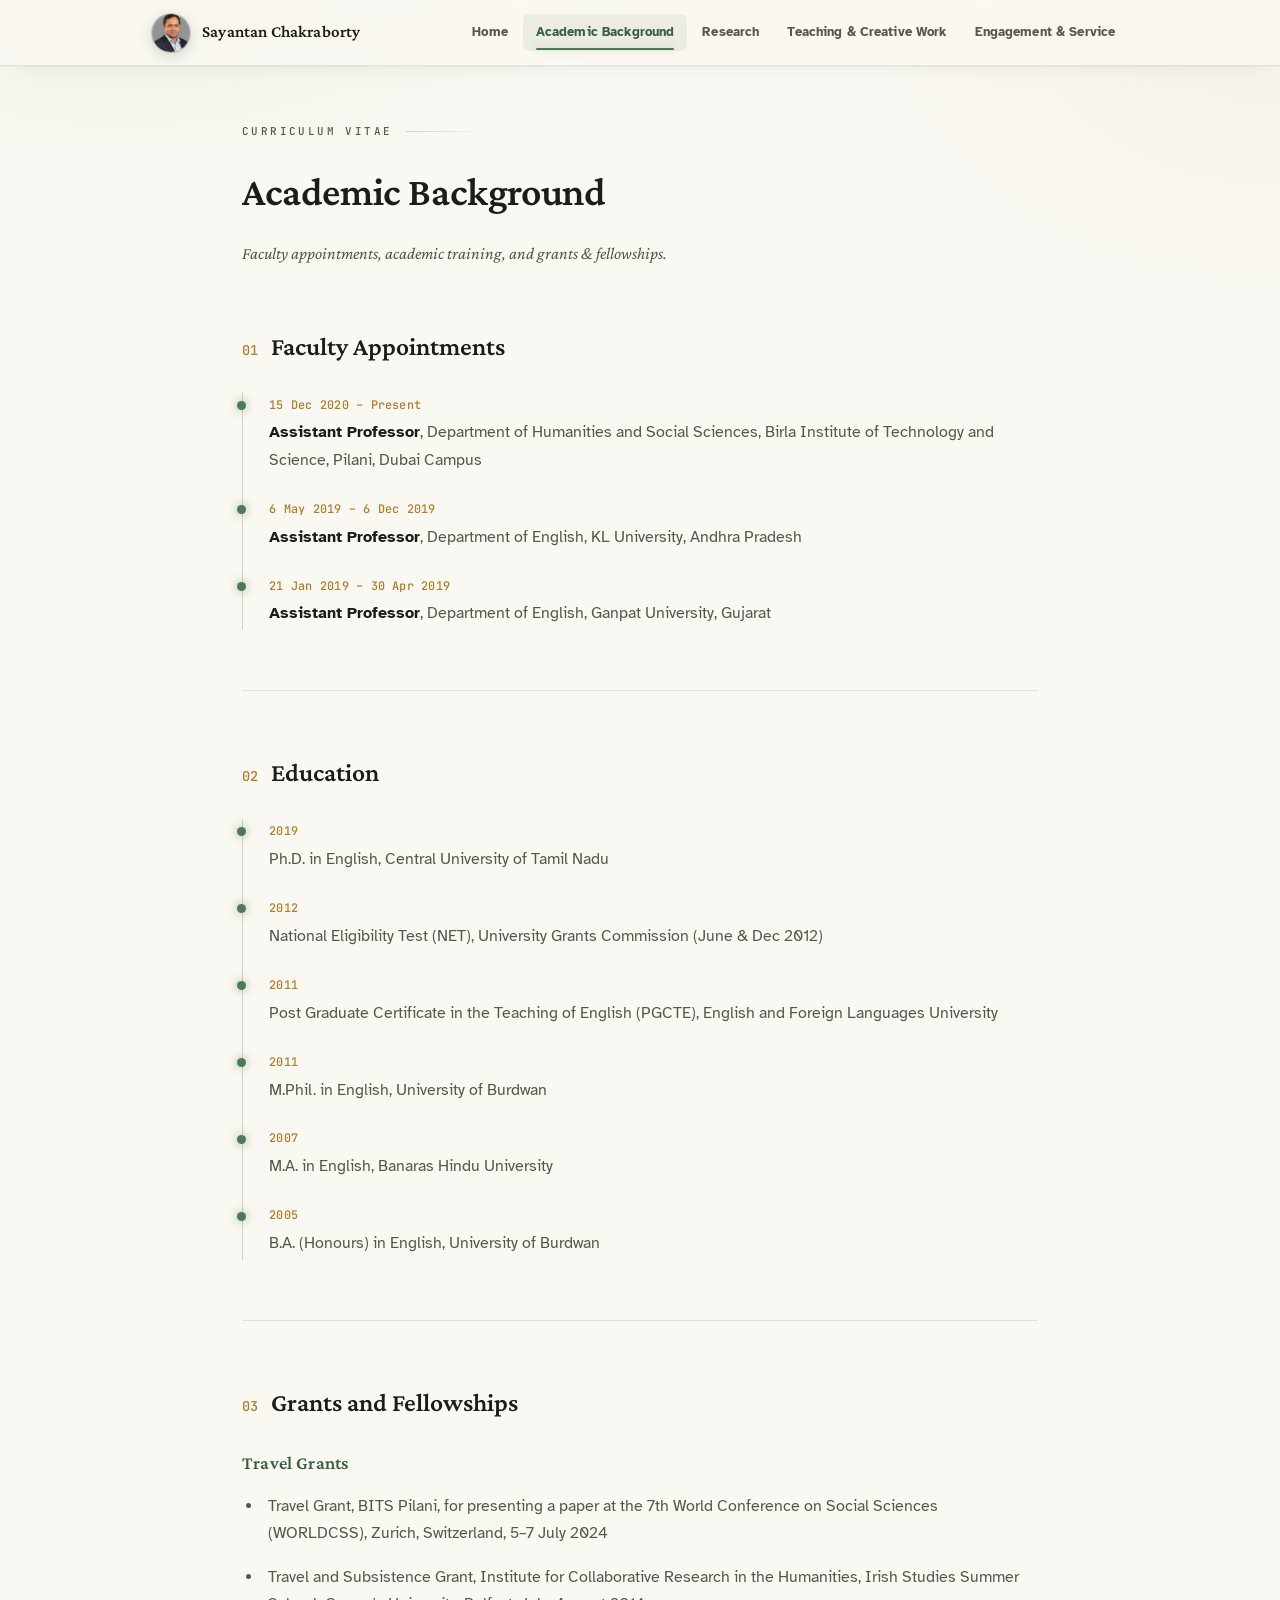
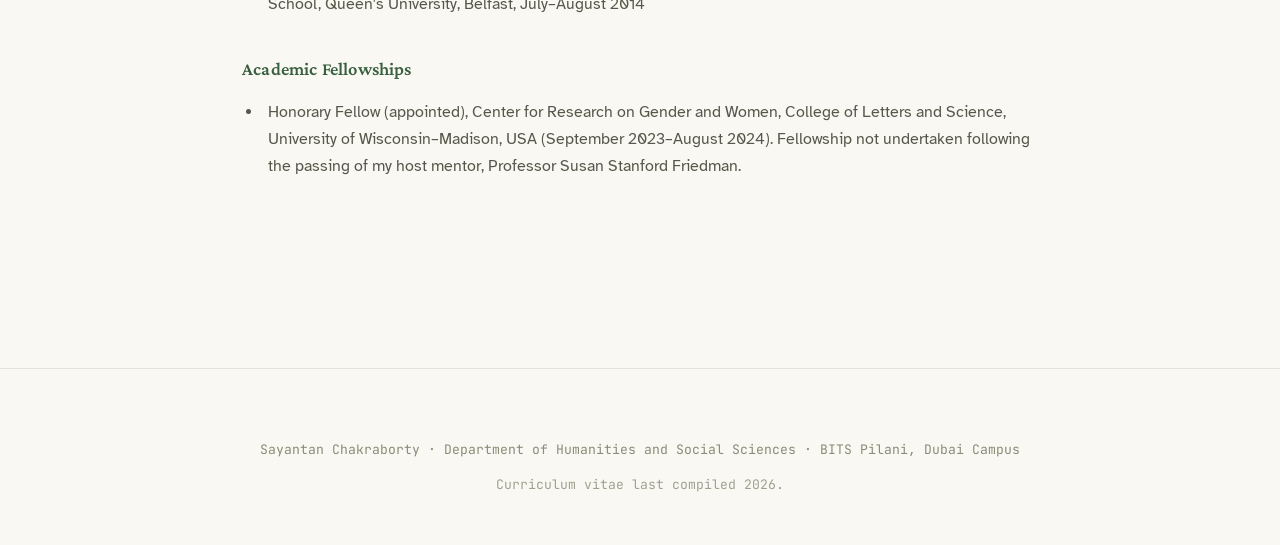
==== academic.html @ ad1d4b68 "Initial commit: academic portfolio website for Sayantan Chakraborty" ====
<!DOCTYPE html>
<html lang="en">
<head>
<meta charset="UTF-8">
<meta name="viewport" content="width=device-width, initial-scale=1.0">
<title>Academic Background — Sayantan Chakraborty</title>
<link rel="preconnect" href="https://fonts.googleapis.com">
<link rel="preconnect" href="https://fonts.gstatic.com" crossorigin>
<link href="https://fonts.googleapis.com/css2?family=Crimson+Pro:ital,wght@0,400;0,500;0,600;0,700;1,400&family=Atkinson+Hyperlegible:wght@400;700&family=JetBrains+Mono:wght@400;500&display=swap" rel="stylesheet">
<link rel="stylesheet" href="styles.css">
</head>
<body>

<header class="topbar">
  <div class="topbar-inner">
    <a href="index.html" class="brand">
      <img class="brand-photo" src="assets/sayantan-chakraborty.webp" alt="Sayantan Chakraborty">
      <span class="brand-name">Sayantan Chakraborty</span>
    </a>
    <button id="navToggle" class="nav-toggle" aria-label="Toggle navigation" aria-expanded="false">
      <span></span><span></span><span></span>
    </button>
    <nav id="mainNav" class="main-nav">
      <a href="index.html" class="nav-link">Home</a>
      <a href="academic.html" class="nav-link active">Academic Background</a>
      <a href="research.html" class="nav-link">Research</a>
      <a href="teaching.html" class="nav-link">Teaching &amp; Creative Work</a>
      <a href="engagement.html" class="nav-link">Engagement &amp; Service</a>
    </nav>
  </div>
</header>

<main class="page-content">
  <div class="container">

    <header class="page-header">
      <p class="eyebrow">Curriculum Vitae</p>
      <h1>Academic Background</h1>
      <p class="lede">Faculty appointments, academic training, and grants &amp; fellowships.</p>
    </header>

    <section class="section">
      <h2>Faculty Appointments</h2>
      <ul class="timeline">
        <li>
          <span class="tl-date">15 Dec 2020 – Present</span>
          <span class="tl-body"><strong>Assistant Professor</strong>, Department of Humanities and Social Sciences, Birla Institute of Technology and Science, Pilani, Dubai Campus</span>
        </li>
        <li>
          <span class="tl-date">6 May 2019 – 6 Dec 2019</span>
          <span class="tl-body"><strong>Assistant Professor</strong>, Department of English, KL University, Andhra Pradesh</span>
        </li>
        <li>
          <span class="tl-date">21 Jan 2019 – 30 Apr 2019</span>
          <span class="tl-body"><strong>Assistant Professor</strong>, Department of English, Ganpat University, Gujarat</span>
        </li>
      </ul>
    </section>

    <hr class="divider">

    <section class="section">
      <h2>Education</h2>
      <ul class="timeline">
        <li><span class="tl-date">2019</span><span class="tl-body">Ph.D. in English, Central University of Tamil Nadu</span></li>
        <li><span class="tl-date">2012</span><span class="tl-body">National Eligibility Test (NET), University Grants Commission (June &amp; Dec 2012)</span></li>
        <li><span class="tl-date">2011</span><span class="tl-body">Post Graduate Certificate in the Teaching of English (PGCTE), English and Foreign Languages University</span></li>
        <li><span class="tl-date">2011</span><span class="tl-body">M.Phil. in English, University of Burdwan</span></li>
        <li><span class="tl-date">2007</span><span class="tl-body">M.A. in English, Banaras Hindu University</span></li>
        <li><span class="tl-date">2005</span><span class="tl-body">B.A. (Honours) in English, University of Burdwan</span></li>
      </ul>
    </section>

    <hr class="divider">

    <section class="section">
      <h2>Grants and Fellowships</h2>
      <h3 class="sub">Travel Grants</h3>
      <ul class="plain-list">
        <li>Travel Grant, BITS Pilani, for presenting a paper at the 7th World Conference on Social Sciences (WORLDCSS), Zurich, Switzerland, 5–7 July 2024</li>
        <li>Travel and Subsistence Grant, Institute for Collaborative Research in the Humanities, Irish Studies Summer School, Queen's University, Belfast, July–August 2014</li>
      </ul>

      <h3 class="sub">Academic Fellowships</h3>
      <ul class="plain-list">
        <li>Honorary Fellow (appointed), Center for Research on Gender and Women, College of Letters and Science, University of Wisconsin–Madison, USA (September 2023–August 2024). Fellowship not undertaken following the passing of my host mentor, Professor Susan Stanford Friedman.</li>
      </ul>
    </section>

  </div>
</main>

<footer class="site-footer">
  <p>Sayantan Chakraborty · Department of Humanities and Social Sciences · BITS Pilani, Dubai Campus</p>
  <p class="footer-note">Curriculum vitae last compiled 2026.</p>
</footer>

<script src="script.js"></script>
</body>
</html>
---- styles.css ----
:root {
  --bg: #faf8f2;
  --bg-elev: #ffffff;
  --bg-elev-2: #f4f1e8;
  --ink: #1b1d16;
  --ink-soft: #55584a;
  --ink-faint: #8a8c78;
  --line: rgba(27, 29, 22, 0.1);
  --line-strong: rgba(27, 29, 22, 0.18);

  --accent: #2f5138;
  --accent-bright: #375f40;
  --accent-tint: #4c7a57;
  --accent-soft: rgba(63, 107, 74, 0.08);
  --accent-glow: rgba(63, 107, 74, 0.28);

  --gold: #9c6a1e;
  --gold-bright: #b17d28;
  --gold-soft: rgba(156, 106, 30, 0.1);

  --serif: 'Crimson Pro', Georgia, serif;
  --sans: 'Atkinson Hyperlegible', -apple-system, BlinkMacSystemFont, 'Segoe UI', sans-serif;
  --mono: 'JetBrains Mono', ui-monospace, SFMono-Regular, monospace;
}

* { box-sizing: border-box; }

html { scroll-behavior: smooth; }

@media (prefers-reduced-motion: reduce) {
  html { scroll-behavior: auto; }
  * { animation-duration: 0.001ms !important; animation-iteration-count: 1 !important; transition-duration: 0.001ms !important; }
}

body {
  margin: 0;
  background: var(--bg);
  background-image:
    radial-gradient(ellipse 900px 500px at 10% -10%, rgba(63, 107, 74, 0.07), transparent 60%),
    radial-gradient(ellipse 700px 500px at 100% 0%, rgba(156, 106, 30, 0.05), transparent 60%);
  background-attachment: fixed;
  color: var(--ink);
  font-family: var(--sans);
  line-height: 1.7;
  font-size: 16px;
  -webkit-font-smoothing: antialiased;
}

a { color: var(--accent-bright); text-decoration: none; border-bottom: 1px solid transparent; }
a:hover { border-bottom-color: var(--accent-bright); }

a[target="_blank"]::after {
  content: '↗';
  display: inline-block;
  margin-left: 0.2em;
  font-size: 0.85em;
  transform: translateY(-0.05em);
}

.container {
  max-width: 860px;
  margin: 0 auto;
  padding: 0 2rem;
}

/* ---- Top Navigation ---- */
.topbar {
  position: sticky;
  top: 0;
  z-index: 100;
  background: rgba(250, 248, 242, 0.82);
  backdrop-filter: blur(14px) saturate(140%);
  -webkit-backdrop-filter: blur(14px) saturate(140%);
  border-bottom: 1px solid var(--line);
  box-shadow: 0 1px 0 rgba(27, 29, 22, 0.02), 0 12px 24px -18px rgba(27, 29, 22, 0.12);
}

.topbar-inner {
  max-width: 1040px;
  margin: 0 auto;
  padding: 0.85rem 2rem;
  display: flex;
  align-items: center;
  justify-content: space-between;
  gap: 1.5rem;
}

.brand {
  display: flex;
  align-items: center;
  gap: 0.75rem;
  border-bottom: none;
  flex-shrink: 0;
}

.brand-photo {
  width: 38px;
  height: 38px;
  border-radius: 50%;
  object-fit: cover;
  box-shadow: 0 0 0 1px var(--line-strong), 0 4px 14px rgba(63, 107, 74, 0.24);
}

.brand-name {
  font-family: var(--serif);
  font-weight: 600;
  font-size: 1.05rem;
  color: var(--ink);
  letter-spacing: 0.01em;
}

.main-nav {
  display: flex;
  flex-wrap: wrap;
  gap: 0.15rem;
  justify-content: flex-end;
}

.nav-link {
  position: relative;
  display: block;
  padding: 0.45rem 0.8rem;
  border-radius: 6px;
  color: var(--ink-soft);
  font-size: 0.83rem;
  font-weight: 600;
  letter-spacing: 0.01em;
  border-bottom: none;
  white-space: nowrap;
  transition: background 0.2s ease, color 0.2s ease;
}

.nav-link:hover { background: var(--accent-soft); color: var(--accent-bright); }

.nav-link.active {
  color: var(--accent-bright);
  background: var(--accent-soft);
}

.nav-link.active::after {
  content: '';
  position: absolute;
  left: 0.8rem;
  right: 0.8rem;
  bottom: 1px;
  height: 2px;
  border-radius: 2px;
  background: var(--accent-tint);
  box-shadow: 0 0 8px var(--accent-glow);
}

.nav-toggle {
  display: none;
  width: 40px;
  height: 40px;
  border-radius: 50%;
  border: 1px solid var(--line-strong);
  background: var(--bg-elev);
  cursor: pointer;
  align-items: center;
  justify-content: center;
  flex-direction: column;
  gap: 4px;
  flex-shrink: 0;
}
.nav-toggle span {
  display: block;
  width: 18px;
  height: 2px;
  background: var(--ink-soft);
}

/* ---- Page content ---- */
.page-content {
  padding: 0 0 6rem;
  counter-reset: section;
}

/* Dateline eyebrow with flanking rules */
.eyebrow {
  display: flex;
  align-items: center;
  gap: 0.85rem;
  text-transform: uppercase;
  letter-spacing: 0.22em;
  font-family: var(--mono);
  font-size: 0.68rem;
  color: var(--gold-bright);
  font-weight: 500;
  margin: 0 0 1.1rem;
}

.eyebrow::after {
  content: '';
  flex: 1;
  height: 1px;
  background: linear-gradient(90deg, var(--line-strong), transparent);
}

.page-header .eyebrow,
.hero .eyebrow {
  justify-content: flex-start;
}

.page-header .eyebrow::after,
.hero .eyebrow::after {
  max-width: 5rem;
}

/* ---- Hero ---- */
.hero {
  position: relative;
  padding: 6rem 0 3.75rem;
  border-bottom: 1px solid var(--line);
  margin-bottom: 3.75rem;
}

.hero-inner {
  display: flex;
  align-items: center;
  justify-content: space-between;
  gap: 3.5rem;
}

.hero-text { flex: 1; min-width: 0; }

.hero h1 {
  font-family: var(--serif);
  font-size: clamp(2.6rem, 5vw, 3.6rem);
  font-weight: 600;
  margin: 0 0 0.9rem;
  letter-spacing: -0.015em;
  color: var(--ink);
  line-height: 1.08;
}

.hero-title {
  color: var(--ink-soft);
  font-size: 1.1rem;
  margin: 0 0 1.85rem;
  max-width: 560px;
  font-family: var(--serif);
  font-style: italic;
}

.hero-tags {
  display: flex;
  flex-wrap: wrap;
  gap: 0.6rem;
}

.hero-tags span {
  font-family: var(--mono);
  font-size: 0.7rem;
  text-transform: uppercase;
  letter-spacing: 0.04em;
  background: var(--accent-soft);
  border: 1px solid rgba(63, 107, 74, 0.22);
  color: var(--accent-bright);
  padding: 0.45rem 0.85rem;
  border-radius: 4px;
  font-weight: 500;
  box-shadow: 0 0 16px rgba(63, 107, 74, 0.06);
}

.hero-photo-wrap {
  flex-shrink: 0;
  position: relative;
  width: 190px;
  height: 190px;
}

.hero-photo-wrap::before {
  content: '';
  position: absolute;
  top: 14px;
  left: 14px;
  width: 100%;
  height: 100%;
  border: 1.5px solid var(--gold-bright);
  border-radius: 18px;
  z-index: 0;
  opacity: 0.55;
}

.hero-photo {
  position: relative;
  display: block;
  width: 190px;
  height: 190px;
  border-radius: 16px;
  object-fit: cover;
  box-shadow: 0 0 0 1px var(--line-strong), 0 24px 48px -20px rgba(63, 107, 74, 0.4);
  z-index: 1;
}

.page-header {
  padding: 3.5rem 0 0.5rem;
}

.page-header h1 {
  font-family: var(--serif);
  font-size: clamp(2rem, 3.6vw, 2.5rem);
  font-weight: 600;
  margin: 0 0 0.85rem;
  color: var(--ink);
  letter-spacing: -0.01em;
}

.page-header .lede {
  color: var(--ink-soft);
  max-width: 620px;
  margin: 0 0 3rem;
  font-size: 1.06rem;
  font-family: var(--serif);
  font-style: italic;
}

/* ---- Sections with numbered headings ---- */
.section {
  padding: 0 0 3.75rem;
  counter-increment: section;
}

.section > h2 {
  display: flex;
  align-items: baseline;
  gap: 0.75rem;
  font-family: var(--serif);
  font-size: 1.6rem;
  font-weight: 600;
  margin: 0 0 1.5rem;
  color: var(--ink);
}

.section > h2::before {
  content: counter(section, decimal-leading-zero);
  font-family: var(--mono);
  font-size: 0.85rem;
  font-weight: 500;
  color: var(--gold-bright);
  letter-spacing: 0.03em;
}

.sub {
  font-family: var(--serif);
  font-size: 1.15rem;
  font-weight: 600;
  color: var(--accent-bright);
  margin: 2.25rem 0 0.85rem;
  letter-spacing: 0.01em;
}

.section > .sub:first-of-type,
.page-content > .sub:first-of-type { margin-top: 0; }

.section p, .page-content p { color: var(--ink-soft); margin: 0 0 1.1rem; }
.section p:last-child { margin-bottom: 0; }

.about-photo {
  float: right;
  margin: 0.25rem 0 1rem 1.75rem;
  width: 220px;
}

.about-photo img {
  display: block;
  width: 100%;
  height: 260px;
  object-fit: cover;
  border-radius: 10px;
  box-shadow: 0 0 0 1px var(--line-strong), 0 20px 40px -18px rgba(63, 107, 74, 0.35);
}

/* drop cap for opening paragraph */
.lede-drop::first-letter {
  font-family: var(--serif);
  font-size: 3.6rem;
  font-weight: 600;
  float: left;
  line-height: 0.8;
  padding: 0.1rem 0.5rem 0 0;
  color: var(--accent-bright);
}

.muted { color: var(--ink-faint); font-size: 0.92rem; }

.label-inline {
  font-family: var(--mono);
  font-weight: 500;
  font-size: 0.72rem;
  color: var(--gold-bright);
  margin: 1.4rem 0 0.6rem;
  text-transform: uppercase;
  letter-spacing: 0.1em;
}

.divider {
  border: none;
  border-top: 1px solid var(--line);
  margin: 0 0 3.75rem;
}

/* interest grid */
.interest-grid {
  display: grid;
  grid-template-columns: 1fr 1fr;
  gap: 1.1rem;
  margin-top: 1.25rem;
}

.interest-card {
  position: relative;
  background: var(--bg-elev);
  border: 1px solid var(--line);
  border-top: 2px solid var(--line);
  border-radius: 10px;
  padding: 1.4rem 1.4rem 1.3rem;
  transition: border-color 0.25s ease, box-shadow 0.25s ease, transform 0.25s ease;
}

.interest-card::before {
  content: attr(data-index);
  display: block;
  font-family: var(--mono);
  font-size: 0.7rem;
  color: var(--gold-bright);
  letter-spacing: 0.05em;
  margin-bottom: 0.6rem;
}

.interest-card:hover {
  border-top-color: var(--accent-tint);
  box-shadow: 0 0 0 1px rgba(63, 107, 74, 0.06), 0 16px 34px -14px rgba(63, 107, 74, 0.3);
  transform: translateY(-3px);
}

.interest-card h4 {
  margin: 0 0 0.5rem;
  font-size: 1rem;
  font-family: var(--serif);
  font-weight: 600;
  color: var(--ink);
}

.interest-card p {
  margin: 0;
  font-size: 0.89rem;
  color: var(--ink-soft);
}

/* quick links (home page) */
.quicklinks {
  display: grid;
  grid-template-columns: 1fr 1fr;
  gap: 1.1rem;
  margin-top: 1.25rem;
}

.quicklink-card {
  display: flex;
  align-items: flex-start;
  justify-content: space-between;
  gap: 1rem;
  background: var(--bg-elev);
  border: 1px solid var(--line);
  border-radius: 10px;
  padding: 1.4rem 1.5rem;
  transition: border-color 0.25s ease, transform 0.25s ease, box-shadow 0.25s ease;
}

.quicklink-card:hover {
  border-color: rgba(63, 107, 74, 0.35);
  transform: translateY(-3px);
  box-shadow: 0 20px 42px -16px rgba(63, 107, 74, 0.32);
}

.quicklink-card::before {
  content: attr(data-index);
  font-family: var(--mono);
  font-size: 0.7rem;
  color: var(--gold-bright);
  letter-spacing: 0.05em;
  flex-shrink: 0;
  padding-top: 0.15rem;
}

.quicklink-body { flex: 1; }

.quicklink-card h3 {
  font-family: var(--serif);
  font-weight: 600;
  font-size: 1.1rem;
  margin: 0 0 0.4rem;
  color: var(--ink);
}

.quicklink-card p {
  margin: 0;
  font-size: 0.87rem;
  color: var(--ink-soft);
}

.quicklink-arrow {
  flex-shrink: 0;
  color: var(--accent-tint);
  font-size: 1.1rem;
  transition: transform 0.25s ease;
}

.quicklink-card:hover .quicklink-arrow { transform: translate(3px, -3px); }

/* timeline */
.timeline {
  list-style: none;
  margin: 0;
  padding: 0;
  border-left: 1px solid var(--line-strong);
}

.timeline li {
  position: relative;
  padding: 0.15rem 0 1.4rem 1.7rem;
  margin-left: -1px;
  border-radius: 6px;
  transition: background 0.2s ease;
}

.timeline li:hover { background: var(--accent-soft); }

.timeline li::before {
  content: '';
  position: absolute;
  left: -5px;
  top: 0.55rem;
  width: 9px;
  height: 9px;
  border-radius: 50%;
  background: var(--accent-tint);
  box-shadow: 0 0 10px 2px var(--accent-glow);
}

.timeline li:last-child { padding-bottom: 0.15rem; }

.tl-date {
  display: block;
  font-family: var(--mono);
  font-size: 0.74rem;
  color: var(--gold-bright);
  font-weight: 500;
  margin-bottom: 0.3rem;
  letter-spacing: 0.02em;
}

.tl-body { color: var(--ink-soft); }
.tl-body strong { color: var(--ink); }

/* lists */
.pub-list, .plain-list {
  padding-left: 0;
  list-style: none;
  color: var(--ink-soft);
  margin: 0;
  counter-reset: pub;
}

.pub-list li {
  counter-increment: pub;
  position: relative;
  padding: 0.7rem 0.5rem 0.7rem 2.4rem;
  margin-bottom: 0.15rem;
  border-radius: 8px;
  transition: background 0.2s ease;
}

.pub-list li:hover { background: var(--bg-elev-2); }

.pub-list li::before {
  content: counter(pub, decimal-leading-zero);
  position: absolute;
  left: 0.4rem;
  top: 0.72rem;
  font-family: var(--mono);
  font-size: 0.72rem;
  color: var(--gold-bright);
}

.plain-list {
  padding-left: 1.3rem;
}

.plain-list li {
  list-style: disc;
  margin-bottom: 1rem;
  padding-left: 0.35rem;
}

.plain-list li strong { color: var(--ink); }

.plain-list.compact li { margin-bottom: 0.6rem; }

.pub-list .note {
  display: block;
  font-size: 0.82rem;
  font-style: italic;
  color: var(--ink-faint);
  margin-top: 0.25rem;
}

/* project cards */
.proj-card {
  position: relative;
  background: var(--bg-elev);
  border: 1px solid var(--line);
  border-left: 3px solid var(--accent-tint);
  border-radius: 8px;
  padding: 1.4rem 1.6rem;
  margin-bottom: 1.3rem;
  transition: box-shadow 0.25s ease, transform 0.2s ease;
}
.proj-card:hover {
  box-shadow: 0 16px 34px -16px rgba(63, 107, 74, 0.28);
  transform: translateX(2px);
}
.proj-card:last-child { margin-bottom: 0; }

.proj-tag {
  display: inline-block;
  font-family: var(--mono);
  font-size: 0.68rem;
  text-transform: uppercase;
  letter-spacing: 0.08em;
  font-weight: 500;
  color: var(--gold-bright);
  background: var(--gold-soft);
  border: 1px solid rgba(156, 106, 30, 0.22);
  padding: 0.25rem 0.6rem;
  border-radius: 4px;
  margin-bottom: 0.75rem;
}

.proj-card h3 {
  font-family: var(--serif);
  font-weight: 600;
  font-size: 1.15rem;
  margin: 0 0 0.55rem;
  color: var(--ink);
}

.proj-card p { margin: 0; }

/* two column */
.two-col {
  display: grid;
  grid-template-columns: 1fr 1fr;
  gap: 2.25rem;
  margin-top: 1.1rem;
}

/* footer */
.site-footer {
  padding: 3.5rem 0 2.25rem;
  text-align: center;
  color: var(--ink-faint);
  font-size: 0.82rem;
  font-family: var(--mono);
  border-top: 1px solid var(--line);
  margin-top: 1rem;
}
.footer-note { opacity: 0.8; margin-top: 0.35rem; }

/* scroll reveal (progressive enhancement, JS-driven) */
.reveal-pending {
  opacity: 0;
  transform: translateY(14px);
  transition: opacity 0.5s ease, transform 0.5s ease;
}
.reveal-visible {
  opacity: 1;
  transform: translateY(0);
}

/* selection */
::selection { background: rgba(63, 107, 74, 0.18); color: var(--ink); }

/* responsive */
@media (max-width: 900px) {
  .main-nav {
    position: absolute;
    top: 100%;
    left: 0;
    right: 0;
    background: rgba(250, 248, 242, 0.98);
    backdrop-filter: blur(14px);
    border-bottom: 1px solid var(--line);
    flex-direction: column;
    padding: 0.5rem 1rem 1rem;
    display: none;
    box-shadow: 0 16px 32px rgba(0,0,0,0.08);
  }
  .main-nav.open { display: flex; }
  .nav-link { padding: 0.65rem 0.6rem; }
  .nav-toggle { display: flex; }
  .topbar-inner { flex-wrap: wrap; position: relative; }
  .interest-grid, .two-col, .quicklinks { grid-template-columns: 1fr; }
  .container { padding: 0 1.25rem; }
  .hero-inner { flex-direction: column-reverse; text-align: center; gap: 2rem; }
  .hero-tags { justify-content: center; }
  .hero .eyebrow, .page-header .eyebrow { justify-content: center; }
  .lede-drop::first-letter { font-size: 2.6rem; }
  .about-photo { float: none; width: 100%; max-width: 280px; margin: 0 auto 1.5rem; }
}
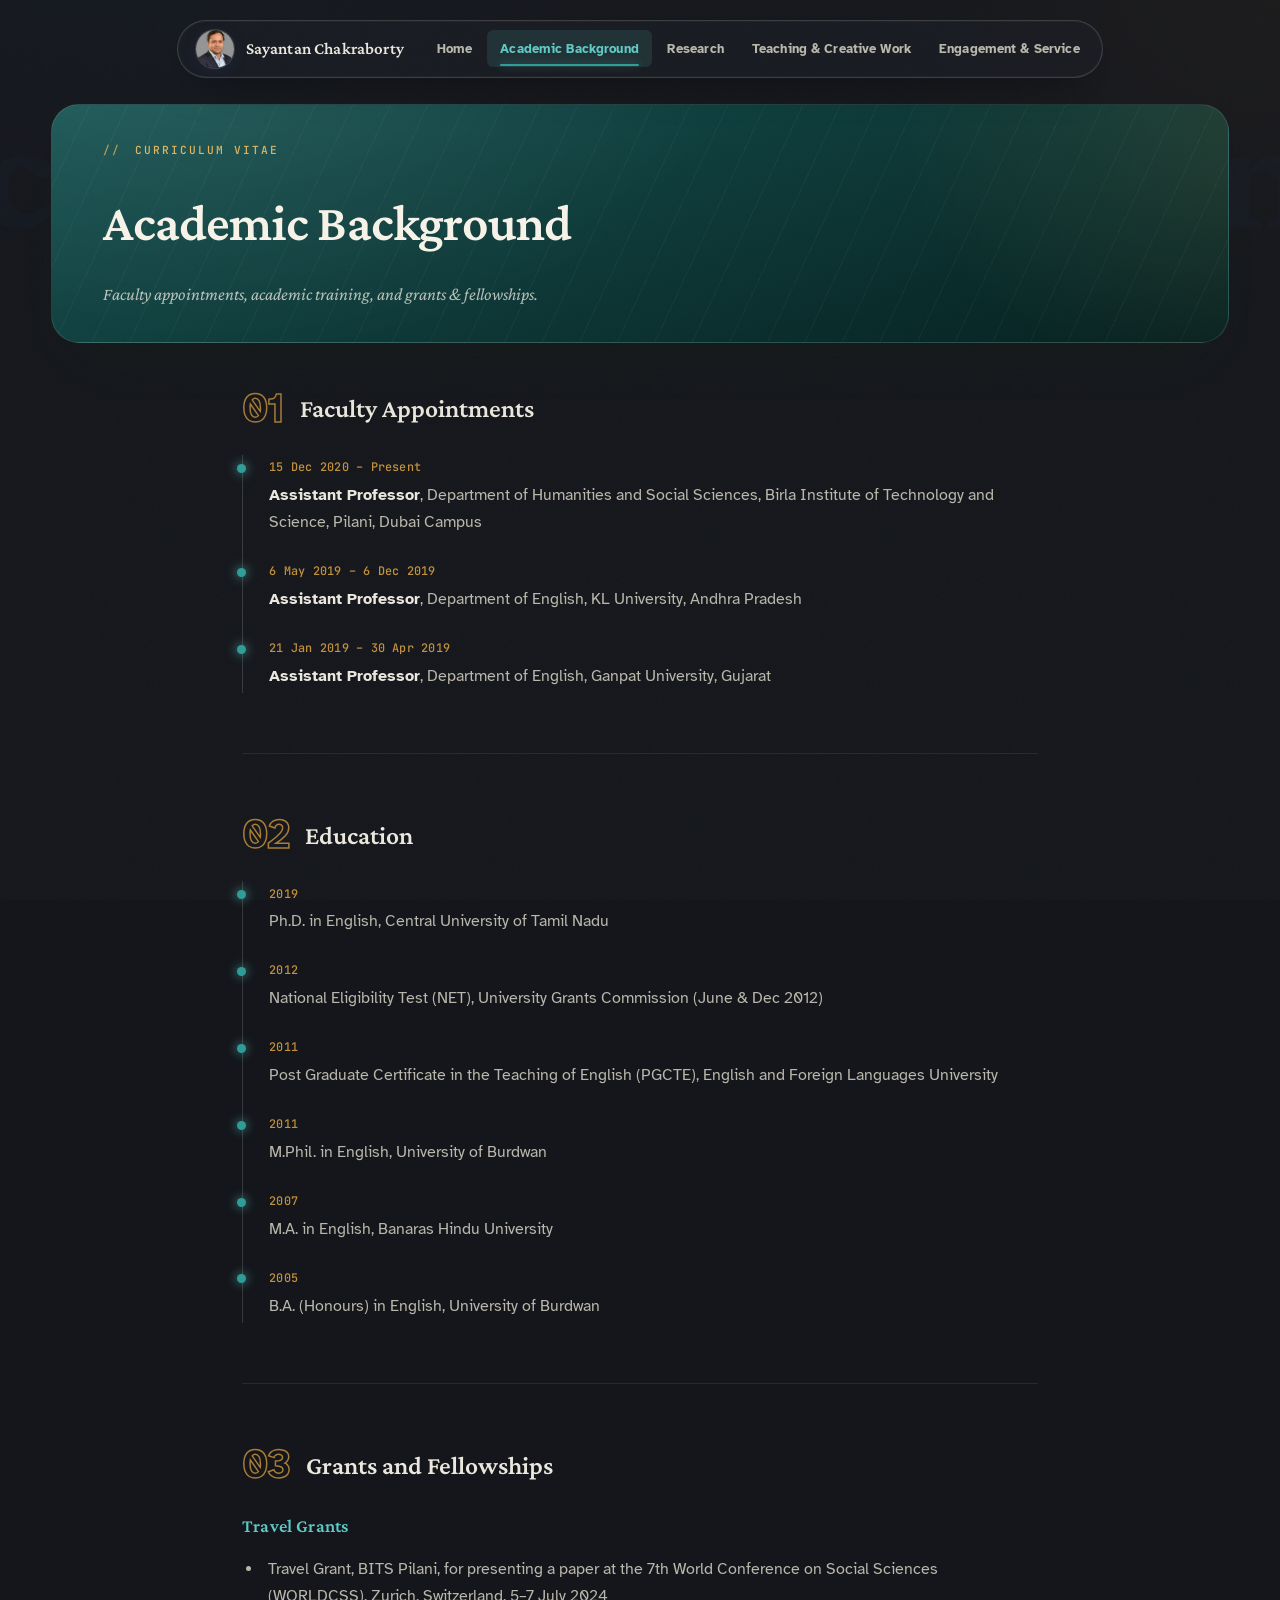
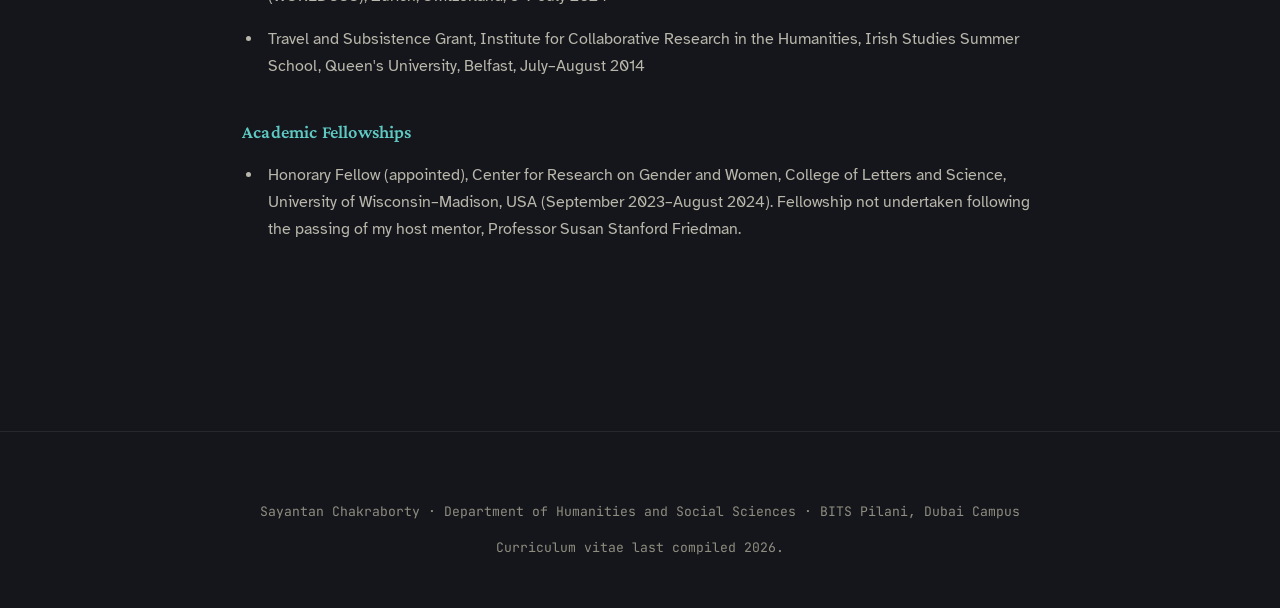
==== commit bb05bf59: "Redesign as premium editorial portfolio for client presentation Floating pill navigation, ghost-text" ====
--- a/academic.html
+++ b/academic.html
@@ -4,6 +4,19 @@
 <meta charset="UTF-8">
 <meta name="viewport" content="width=device-width, initial-scale=1.0">
 <title>Academic Background — Sayantan Chakraborty</title>
+<meta name="description" content="Faculty appointments, education, and grants & fellowships of Sayantan Chakraborty, Assistant Professor, BITS Pilani, Dubai Campus.">
+<meta name="theme-color" content="#14161b">
+<link rel="icon" href="assets/sayantan-chakraborty.webp" type="image/webp">
+<link rel="apple-touch-icon" href="assets/sayantan-chakraborty.webp">
+<meta property="og:type" content="profile">
+<meta property="og:site_name" content="Sayantan Chakraborty">
+<meta property="og:url" content="https://prashant-raghav1512.github.io/SayantanChakraborty/academic.html">
+<meta property="og:title" content="Academic Background — Sayantan Chakraborty">
+<meta property="og:description" content="Faculty appointments, education, and grants & fellowships.">
+<meta property="og:image" content="https://prashant-raghav1512.github.io/SayantanChakraborty/assets/sayantan-chakraborty.webp">
+<meta name="twitter:card" content="summary">
+<meta name="twitter:title" content="Academic Background — Sayantan Chakraborty">
+<meta name="twitter:image" content="https://prashant-raghav1512.github.io/SayantanChakraborty/assets/sayantan-chakraborty.webp">
 <link rel="preconnect" href="https://fonts.googleapis.com">
 <link rel="preconnect" href="https://fonts.gstatic.com" crossorigin>
 <link href="https://fonts.googleapis.com/css2?family=Crimson+Pro:ital,wght@0,400;0,500;0,600;0,700;1,400&family=Atkinson+Hyperlegible:wght@400;700&family=JetBrains+Mono:wght@400;500&display=swap" rel="stylesheet">
@@ -14,7 +27,7 @@
 <header class="topbar">
   <div class="topbar-inner">
     <a href="index.html" class="brand">
-      <img class="brand-photo" src="assets/sayantan-chakraborty.webp" alt="Sayantan Chakraborty">
+      <img class="brand-photo" src="assets/sayantan-chakraborty.webp" alt="Sayantan Chakraborty" width="38" height="38" decoding="async">
       <span class="brand-name">Sayantan Chakraborty</span>
     </a>
     <button id="navToggle" class="nav-toggle" aria-label="Toggle navigation" aria-expanded="false">
@@ -31,13 +44,21 @@
 </header>
 
 <main class="page-content">
-  <div class="container">
 
-    <header class="page-header">
+  <div class="hero-stage">
+    <div class="ghost-name" aria-hidden="true">Academic Background</div>
+  <header class="page-header">
+    <div class="container">
       <p class="eyebrow">Curriculum Vitae</p>
       <h1>Academic Background</h1>
       <p class="lede">Faculty appointments, academic training, and grants &amp; fellowships.</p>
-    </header>
+    </div>
+  </header>
+  </div>
+
+  <aside class="page-toc" id="pageToc" aria-label="On this page"></aside>
+
+  <div class="container">
 
     <section class="section">
       <h2>Faculty Appointments</h2>
--- a/styles.css
+++ b/styles.css
@@ -1,22 +1,29 @@
 :root {
-  --bg: #faf8f2;
-  --bg-elev: #ffffff;
-  --bg-elev-2: #f4f1e8;
-  --ink: #1b1d16;
-  --ink-soft: #55584a;
-  --ink-faint: #8a8c78;
-  --line: rgba(27, 29, 22, 0.1);
-  --line-strong: rgba(27, 29, 22, 0.18);
-
-  --accent: #2f5138;
-  --accent-bright: #375f40;
-  --accent-tint: #4c7a57;
-  --accent-soft: rgba(63, 107, 74, 0.08);
-  --accent-glow: rgba(63, 107, 74, 0.28);
+  --bg: #14161b;
+  --bg-elev: #1b1e25;
+  --bg-elev-2: #21242c;
+  --ink: #eae7dd;
+  --ink-soft: #b9b7ab;
+  --ink-faint: #8f8d80;
+  --line: rgba(255, 255, 255, 0.08);
+  --line-strong: rgba(255, 255, 255, 0.15);
+
+  --accent: #0f3d3e;
+  --accent-bright: #5fc9c4;
+  --accent-tint: #2f9d97;
+  --accent-soft: rgba(95, 201, 196, 0.12);
+  --accent-glow: rgba(95, 201, 196, 0.4);
 
   --gold: #9c6a1e;
-  --gold-bright: #b17d28;
-  --gold-soft: rgba(156, 106, 30, 0.1);
+  --gold-bright: #c2903c;
+  --gold-soft: rgba(194, 144, 60, 0.12);
+  --gold-glow-band: #e2b45f;
+
+  --band-1: #155251;
+  --band-2: #06201f;
+  --cream: #f6f2e7;
+  --cream-soft: rgba(246, 242, 231, 0.72);
+  --cream-line: rgba(246, 242, 231, 0.16);
 
   --serif: 'Crimson Pro', Georgia, serif;
   --sans: 'Atkinson Hyperlegible', -apple-system, BlinkMacSystemFont, 'Segoe UI', sans-serif;
@@ -36,7 +43,7 @@
   margin: 0;
   background: var(--bg);
   background-image:
-    radial-gradient(ellipse 900px 500px at 10% -10%, rgba(63, 107, 74, 0.07), transparent 60%),
+    radial-gradient(ellipse 900px 500px at 10% -10%, rgba(36, 64, 107, 0.07), transparent 60%),
     radial-gradient(ellipse 700px 500px at 100% 0%, rgba(156, 106, 30, 0.05), transparent 60%);
   background-attachment: fixed;
   color: var(--ink);
@@ -44,10 +51,85 @@
   line-height: 1.7;
   font-size: 16px;
   -webkit-font-smoothing: antialiased;
+  animation: page-fade-in 0.4s ease both;
+  overflow-x: hidden;
+}
+
+@keyframes page-fade-in {
+  from { opacity: 0; }
+  to { opacity: 1; }
+}
+
+/* film-grain texture overlay */
+body::before {
+  content: '';
+  position: fixed;
+  inset: 0;
+  z-index: 300;
+  pointer-events: none;
+  opacity: 0.035;
+  mix-blend-mode: overlay;
+  background-image: url("data:image/svg+xml,%3Csvg xmlns='http://www.w3.org/2000/svg' width='180' height='180'%3E%3Cfilter id='n'%3E%3CfeTurbulence type='fractalNoise' baseFrequency='0.85' numOctaves='2' stitchTiles='stitch'/%3E%3C/filter%3E%3Crect width='100%25' height='100%25' filter='url(%23n)'/%3E%3C/svg%3E");
+  background-size: 180px 180px;
 }
 
 a { color: var(--accent-bright); text-decoration: none; border-bottom: 1px solid transparent; }
 a:hover { border-bottom-color: var(--accent-bright); }
+
+/* keyboard focus */
+:focus-visible {
+  outline: 2px solid var(--accent-tint);
+  outline-offset: 3px;
+  border-radius: 3px;
+}
+
+/* scroll progress bar */
+.scroll-progress {
+  position: fixed;
+  top: 0;
+  left: 0;
+  height: 2px;
+  width: 0%;
+  background: linear-gradient(90deg, var(--gold-bright), var(--accent-tint));
+  box-shadow: 0 0 8px var(--accent-glow);
+  z-index: 200;
+  transition: width 0.1s linear;
+}
+
+/* back to top */
+.back-to-top {
+  position: fixed;
+  right: 1.75rem;
+  bottom: 1.75rem;
+  width: 46px;
+  height: 46px;
+  border-radius: 50%;
+  border: 1px solid var(--line-strong);
+  background: var(--bg-elev);
+  color: var(--accent-bright);
+  font-size: 1.1rem;
+  cursor: pointer;
+  display: flex;
+  align-items: center;
+  justify-content: center;
+  box-shadow: 0 12px 28px -10px rgba(27, 29, 22, 0.25);
+  opacity: 0;
+  transform: translateY(10px);
+  pointer-events: none;
+  transition: opacity 0.25s ease, transform 0.25s ease, border-color 0.2s ease, box-shadow 0.2s ease;
+  z-index: 90;
+}
+
+.back-to-top.visible {
+  opacity: 1;
+  transform: translateY(0);
+  pointer-events: auto;
+}
+
+.back-to-top:hover {
+  border-color: rgba(36, 64, 107, 0.4);
+  box-shadow: 0 16px 34px -10px rgba(36, 64, 107, 0.35);
+}
 
 a[target="_blank"]::after {
   content: '↗';
@@ -63,26 +145,30 @@
   padding: 0 2rem;
 }
 
-/* ---- Top Navigation ---- */
+/* ---- Top Navigation: floating capsule ---- */
 .topbar {
-  position: sticky;
-  top: 0;
+  position: fixed;
+  top: 1.25rem;
+  left: 50%;
+  transform: translateX(-50%);
   z-index: 100;
-  background: rgba(250, 248, 242, 0.82);
-  backdrop-filter: blur(14px) saturate(140%);
-  -webkit-backdrop-filter: blur(14px) saturate(140%);
-  border-bottom: 1px solid var(--line);
-  box-shadow: 0 1px 0 rgba(27, 29, 22, 0.02), 0 12px 24px -18px rgba(27, 29, 22, 0.12);
+  width: max-content;
+  max-width: 94vw;
+  border-radius: 999px;
+  background: rgba(27, 30, 37, 0.68);
+  backdrop-filter: blur(18px) saturate(160%);
+  -webkit-backdrop-filter: blur(18px) saturate(160%);
+  border: 1px solid var(--line-strong);
+  box-shadow: 0 16px 40px -18px rgba(0, 0, 0, 0.6), 0 0 0 1px rgba(255,255,255,0.03) inset;
 }
 
 .topbar-inner {
-  max-width: 1040px;
   margin: 0 auto;
-  padding: 0.85rem 2rem;
+  padding: 0.55rem 0.6rem 0.55rem 1.1rem;
   display: flex;
   align-items: center;
   justify-content: space-between;
-  gap: 1.5rem;
+  gap: 1.25rem;
 }
 
 .brand {
@@ -98,7 +184,7 @@
   height: 38px;
   border-radius: 50%;
   object-fit: cover;
-  box-shadow: 0 0 0 1px var(--line-strong), 0 4px 14px rgba(63, 107, 74, 0.24);
+  box-shadow: 0 0 0 1px var(--line-strong), 0 4px 14px rgba(36, 64, 107, 0.24);
 }
 
 .brand-name {
@@ -151,8 +237,8 @@
 
 .nav-toggle {
   display: none;
-  width: 40px;
-  height: 40px;
+  width: 44px;
+  height: 44px;
   border-radius: 50%;
   border: 1px solid var(--line-strong);
   background: var(--bg-elev);
@@ -176,68 +262,127 @@
   counter-reset: section;
 }
 
-/* Dateline eyebrow with flanking rules */
+/* Dateline eyebrow, slash-prefixed */
 .eyebrow {
   display: flex;
   align-items: center;
   gap: 0.85rem;
   text-transform: uppercase;
-  letter-spacing: 0.22em;
-  font-family: var(--mono);
-  font-size: 0.68rem;
+  letter-spacing: 0.18em;
+  font-family: var(--mono);
+  font-size: 0.7rem;
   color: var(--gold-bright);
   font-weight: 500;
   margin: 0 0 1.1rem;
 }
 
-.eyebrow::after {
-  content: '';
-  flex: 1;
-  height: 1px;
-  background: linear-gradient(90deg, var(--line-strong), transparent);
+.eyebrow::before {
+  content: '// ';
+  opacity: 0.75;
 }
 
 .page-header .eyebrow,
 .hero .eyebrow {
   justify-content: flex-start;
-}
-
-.page-header .eyebrow::after,
-.hero .eyebrow::after {
-  max-width: 5rem;
-}
-
-/* ---- Hero ---- */
+  color: var(--gold-glow-band);
+}
+
+/* ---- Hero / Page-header: floating rounded card on the page bg ---- */
+.hero-stage {
+  position: relative;
+  padding: 6.5rem 0 0;
+  overflow: visible;
+}
+
+.ghost-name {
+  position: absolute;
+  top: 50%;
+  left: 50%;
+  transform: translate(-50%, -50%);
+  width: max-content;
+  max-width: none;
+  font-family: var(--serif);
+  font-weight: 700;
+  font-size: clamp(4.5rem, 13vw, 10.5rem);
+  letter-spacing: -0.02em;
+  line-height: 1;
+  color: rgba(36, 64, 107, 0.08);
+  white-space: nowrap;
+  pointer-events: none;
+  user-select: none;
+  z-index: 0;
+}
+
+.hero, .page-header {
+  position: relative;
+  z-index: 1;
+  width: min(1240px, 92vw);
+  margin: 0 auto;
+  border-radius: 28px;
+  background:
+    repeating-linear-gradient(115deg, rgba(255,255,255,0.035) 0px, rgba(255,255,255,0.035) 1px, transparent 1px, transparent 34px),
+    radial-gradient(ellipse 900px 520px at 12% -25%, rgba(255,255,255,0.08), transparent 60%),
+    radial-gradient(ellipse 700px 500px at 105% 10%, rgba(226, 180, 95, 0.12), transparent 55%),
+    linear-gradient(160deg, var(--band-1) 0%, var(--band-2) 100%);
+  color: var(--cream);
+  border: 1px solid rgba(255, 255, 255, 0.1);
+  box-shadow: 0 32px 60px -28px rgba(20, 30, 20, 0.5);
+  overflow: hidden;
+}
+
+.hero .container, .page-header .container {
+  position: relative;
+  z-index: 1;
+  max-width: 100%;
+  padding: 0 clamp(1.5rem, 4vw, 3.5rem);
+}
+
 .hero {
+  padding: 2.75rem 0 2.5rem;
+  margin-bottom: 3rem;
+}
+
+.hero-inner {
   position: relative;
-  padding: 6rem 0 3.75rem;
-  border-bottom: 1px solid var(--line);
-  margin-bottom: 3.75rem;
-}
-
-.hero-inner {
   display: flex;
   align-items: center;
   justify-content: space-between;
   gap: 3.5rem;
 }
 
-.hero-text { flex: 1; min-width: 0; }
+.hero-name-echo {
+  position: absolute;
+  top: 50%;
+  left: -0.5rem;
+  transform: translateY(-50%);
+  font-family: var(--serif);
+  font-weight: 700;
+  font-size: clamp(3.5rem, 10vw, 8rem);
+  line-height: 1;
+  letter-spacing: -0.02em;
+  color: rgba(246, 242, 231, 0.05);
+  white-space: nowrap;
+  pointer-events: none;
+  user-select: none;
+  z-index: 0;
+}
+
+.hero-text { position: relative; flex: 1; min-width: 0; z-index: 1; }
 
 .hero h1 {
   font-family: var(--serif);
-  font-size: clamp(2.6rem, 5vw, 3.6rem);
+  font-size: clamp(3rem, 6.4vw, 4.75rem);
   font-weight: 600;
-  margin: 0 0 0.9rem;
-  letter-spacing: -0.015em;
-  color: var(--ink);
-  line-height: 1.08;
+  margin: 0 0 1rem;
+  letter-spacing: -0.02em;
+  color: var(--cream);
+  line-height: 1.02;
 }
 
 .hero-title {
-  color: var(--ink-soft);
-  font-size: 1.1rem;
-  margin: 0 0 1.85rem;
+  color: var(--cream-soft);
+  font-size: 1.15rem;
+  margin: 0 0 2rem;
   max-width: 560px;
   font-family: var(--serif);
   font-style: italic;
@@ -254,64 +399,71 @@
   font-size: 0.7rem;
   text-transform: uppercase;
   letter-spacing: 0.04em;
-  background: var(--accent-soft);
-  border: 1px solid rgba(63, 107, 74, 0.22);
-  color: var(--accent-bright);
+  background: rgba(255, 255, 255, 0.08);
+  border: 1px solid var(--cream-line);
+  color: var(--cream);
   padding: 0.45rem 0.85rem;
   border-radius: 4px;
   font-weight: 500;
-  box-shadow: 0 0 16px rgba(63, 107, 74, 0.06);
 }
 
 .hero-photo-wrap {
   flex-shrink: 0;
   position: relative;
-  width: 190px;
-  height: 190px;
+  z-index: 1;
+  width: 220px;
+  height: 220px;
+  transform: rotate(-3deg);
+  transition: transform 0.4s cubic-bezier(0.16, 1, 0.3, 1);
+}
+
+.hero:hover .hero-photo-wrap {
+  transform: rotate(0deg) scale(1.03);
 }
 
 .hero-photo-wrap::before {
   content: '';
   position: absolute;
-  top: 14px;
-  left: 14px;
+  top: 16px;
+  left: 16px;
   width: 100%;
   height: 100%;
-  border: 1.5px solid var(--gold-bright);
+  border: 1.5px solid var(--gold-glow-band);
   border-radius: 18px;
   z-index: 0;
-  opacity: 0.55;
+  opacity: 0.7;
 }
 
 .hero-photo {
   position: relative;
   display: block;
-  width: 190px;
-  height: 190px;
+  width: 220px;
+  height: 220px;
   border-radius: 16px;
   object-fit: cover;
-  box-shadow: 0 0 0 1px var(--line-strong), 0 24px 48px -20px rgba(63, 107, 74, 0.4);
+  box-shadow: 0 0 0 1px rgba(255,255,255,0.15), 0 28px 56px -20px rgba(0, 0, 0, 0.6);
   z-index: 1;
 }
 
 .page-header {
-  padding: 3.5rem 0 0.5rem;
+  padding: 2.25rem 0 2rem;
+  margin-bottom: 2.75rem;
 }
 
 .page-header h1 {
   font-family: var(--serif);
-  font-size: clamp(2rem, 3.6vw, 2.5rem);
+  font-size: clamp(2.25rem, 4.4vw, 3.25rem);
   font-weight: 600;
-  margin: 0 0 0.85rem;
-  color: var(--ink);
-  letter-spacing: -0.01em;
+  margin: 0 0 0.9rem;
+  color: var(--cream);
+  letter-spacing: -0.015em;
 }
 
 .page-header .lede {
-  color: var(--ink-soft);
+  color: var(--cream-soft);
   max-width: 620px;
-  margin: 0 0 3rem;
-  font-size: 1.06rem;
+  margin: 0;
+  font-size: 1.1rem;
   font-family: var(--serif);
   font-style: italic;
 }
@@ -324,8 +476,8 @@
 
 .section > h2 {
   display: flex;
-  align-items: baseline;
-  gap: 0.75rem;
+  align-items: center;
+  gap: 1rem;
   font-family: var(--serif);
   font-size: 1.6rem;
   font-weight: 600;
@@ -335,11 +487,19 @@
 
 .section > h2::before {
   content: counter(section, decimal-leading-zero);
-  font-family: var(--mono);
-  font-size: 0.85rem;
-  font-weight: 500;
-  color: var(--gold-bright);
-  letter-spacing: 0.03em;
+  font-family: var(--sans);
+  font-size: 2.5rem;
+  font-weight: 700;
+  line-height: 1;
+  color: transparent;
+  -webkit-text-stroke: 1.5px var(--gold-bright);
+  text-stroke: 1.5px var(--gold-bright);
+  letter-spacing: -0.02em;
+  opacity: 0.85;
+}
+
+@supports not (-webkit-text-stroke: 1px black) {
+  .section > h2::before { color: var(--gold-bright); }
 }
 
 .sub {
@@ -369,7 +529,73 @@
   height: 260px;
   object-fit: cover;
   border-radius: 10px;
-  box-shadow: 0 0 0 1px var(--line-strong), 0 20px 40px -18px rgba(63, 107, 74, 0.35);
+  box-shadow: 0 0 0 1px var(--line-strong), 0 20px 40px -18px rgba(36, 64, 107, 0.35);
+}
+
+/* inline highlighted phrase within body text */
+.hl {
+  color: var(--accent-bright);
+  font-weight: 600;
+}
+
+/* pill CTA button */
+.cta-pill {
+  display: inline-flex;
+  align-items: center;
+  gap: 0.5rem;
+  margin-top: 0.5rem;
+  padding: 0.7rem 1.4rem;
+  border: 1px solid var(--line-strong);
+  border-radius: 999px;
+  font-family: var(--mono);
+  font-size: 0.78rem;
+  text-transform: uppercase;
+  letter-spacing: 0.06em;
+  color: var(--accent-bright);
+  background: var(--bg-elev);
+  border-bottom: 1px solid var(--line-strong);
+  transition: border-color 0.2s ease, background 0.2s ease, transform 0.2s ease, box-shadow 0.2s ease;
+}
+
+.cta-pill:hover {
+  border-color: var(--accent-tint);
+  background: var(--accent-soft);
+  transform: translateY(-2px);
+  box-shadow: 0 14px 30px -16px rgba(36, 64, 107, 0.4);
+}
+
+/* clean row-table list (journals, awards, etc.) */
+.row-list {
+  border-top: 1px solid var(--line);
+  margin: 0;
+}
+
+.row-list-item {
+  display: flex;
+  align-items: center;
+  justify-content: space-between;
+  gap: 1rem;
+  padding: 0.95rem 0.5rem;
+  border-bottom: 1px solid var(--line);
+  transition: background 0.2s ease, padding-left 0.2s ease;
+}
+
+.row-list-item:hover {
+  background: var(--bg-elev-2);
+  padding-left: 0.85rem;
+}
+
+.row-name {
+  font-family: var(--serif);
+  font-size: 1rem;
+  color: var(--ink);
+}
+
+.row-index {
+  font-family: var(--mono);
+  font-size: 0.78rem;
+  color: var(--gold-bright);
+  flex-shrink: 0;
 }
 
 /* drop cap for opening paragraph */
@@ -431,7 +657,7 @@
 
 .interest-card:hover {
   border-top-color: var(--accent-tint);
-  box-shadow: 0 0 0 1px rgba(63, 107, 74, 0.06), 0 16px 34px -14px rgba(63, 107, 74, 0.3);
+  box-shadow: 0 0 0 1px rgba(36, 64, 107, 0.06), 0 16px 34px -14px rgba(36, 64, 107, 0.3);
   transform: translateY(-3px);
 }
 
@@ -449,13 +675,19 @@
   color: var(--ink-soft);
 }
 
-/* quick links (home page) */
+/* quick links (home page) — asymmetric bento */
 .quicklinks {
   display: grid;
-  grid-template-columns: 1fr 1fr;
+  grid-template-columns: 1.3fr 1fr;
+  grid-auto-rows: minmax(120px, auto);
   gap: 1.1rem;
   margin-top: 1.25rem;
 }
+
+.quicklinks .quicklink-card:nth-child(1) { grid-column: 1; grid-row: 1 / 3; }
+.quicklinks .quicklink-card:nth-child(2) { grid-column: 2; grid-row: 1; }
+.quicklinks .quicklink-card:nth-child(3) { grid-column: 2; grid-row: 2; }
+.quicklinks .quicklink-card:nth-child(4) { grid-column: 1 / 3; grid-row: 3; }
 
 .quicklink-card {
   display: flex;
@@ -469,10 +701,16 @@
   transition: border-color 0.25s ease, transform 0.25s ease, box-shadow 0.25s ease;
 }
 
+.quicklinks .quicklink-card:nth-child(1) {
+  flex-direction: column;
+  justify-content: space-between;
+}
+.quicklinks .quicklink-card:nth-child(1) .quicklink-arrow { align-self: flex-end; }
+
 .quicklink-card:hover {
-  border-color: rgba(63, 107, 74, 0.35);
+  border-color: rgba(36, 64, 107, 0.35);
   transform: translateY(-3px);
-  box-shadow: 0 20px 42px -16px rgba(63, 107, 74, 0.32);
+  box-shadow: 0 20px 42px -16px rgba(36, 64, 107, 0.32);
 }
 
 .quicklink-card::before {
@@ -619,7 +857,7 @@
   transition: box-shadow 0.25s ease, transform 0.2s ease;
 }
 .proj-card:hover {
-  box-shadow: 0 16px 34px -16px rgba(63, 107, 74, 0.28);
+  box-shadow: 0 16px 34px -16px rgba(36, 64, 107, 0.28);
   transform: translateX(2px);
 }
 .proj-card:last-child { margin-bottom: 0; }
@@ -667,7 +905,7 @@
   border-top: 1px solid var(--line);
   margin-top: 1rem;
 }
-.footer-note { opacity: 0.8; margin-top: 0.35rem; }
+.footer-note { margin-top: 0.35rem; }
 
 /* scroll reveal (progressive enhancement, JS-driven) */
 .reveal-pending {
@@ -681,32 +919,108 @@
 }
 
 /* selection */
-::selection { background: rgba(63, 107, 74, 0.18); color: var(--ink); }
+::selection { background: rgba(36, 64, 107, 0.18); color: var(--ink); }
+
+/* cursor glow (pointer:fine only, JS-driven) */
+.cursor-glow {
+  position: fixed;
+  top: 0;
+  left: 0;
+  width: 26px;
+  height: 26px;
+  border-radius: 50%;
+  background: radial-gradient(circle, var(--accent-glow) 0%, transparent 70%);
+  pointer-events: none;
+  z-index: 250;
+  transform: translate(-50%, -50%);
+  opacity: 0;
+  transition: opacity 0.3s ease, width 0.25s ease, height 0.25s ease;
+}
+.cursor-glow.active { opacity: 1; }
+.cursor-glow.hovering { width: 52px; height: 52px; }
+
+@media (pointer: coarse) {
+  .cursor-glow { display: none; }
+}
+
+/* sticky in-page contents sidebar */
+.page-toc {
+  display: none;
+  position: fixed;
+  top: 8.5rem;
+  left: calc((100vw - 1240px) / 2 - 216px);
+  width: 180px;
+  max-height: calc(100vh - 11rem);
+  overflow-y: auto;
+}
+
+.page-toc-label {
+  font-family: var(--mono);
+  font-size: 0.68rem;
+  text-transform: uppercase;
+  letter-spacing: 0.12em;
+  color: var(--gold-bright);
+  margin: 0 0 0.85rem;
+  padding-left: 0.75rem;
+}
+
+.page-toc a {
+  display: block;
+  padding: 0.4rem 0 0.4rem 0.75rem;
+  border-left: 2px solid var(--line);
+  font-family: var(--mono);
+  font-size: 0.78rem;
+  color: var(--ink-faint);
+  border-bottom: none;
+  line-height: 1.4;
+  transition: color 0.2s ease, border-color 0.2s ease;
+}
+
+.page-toc a:hover { color: var(--ink); border-left-color: var(--line-strong); }
+
+.page-toc a.active {
+  color: var(--accent-bright);
+  border-left-color: var(--accent-tint);
+}
+
+@media (min-width: 1720px) {
+  .page-toc { display: block; }
+}
 
 /* responsive */
 @media (max-width: 900px) {
   .main-nav {
-    position: absolute;
-    top: 100%;
-    left: 0;
-    right: 0;
-    background: rgba(250, 248, 242, 0.98);
+    position: fixed;
+    top: 4.4rem;
+    left: 50%;
+    transform: translateX(-50%);
+    width: min(90vw, 320px);
+    background: rgba(20, 22, 27, 0.98);
     backdrop-filter: blur(14px);
-    border-bottom: 1px solid var(--line);
+    border: 1px solid var(--line-strong);
+    border-radius: 20px;
     flex-direction: column;
-    padding: 0.5rem 1rem 1rem;
+    padding: 0.6rem;
     display: none;
-    box-shadow: 0 16px 32px rgba(0,0,0,0.08);
+    box-shadow: 0 16px 32px rgba(0,0,0,0.5);
   }
   .main-nav.open { display: flex; }
-  .nav-link { padding: 0.65rem 0.6rem; }
+  .nav-link { padding: 0.8rem 0.6rem; }
   .nav-toggle { display: flex; }
-  .topbar-inner { flex-wrap: wrap; position: relative; }
+  .topbar-inner { position: relative; }
   .interest-grid, .two-col, .quicklinks { grid-template-columns: 1fr; }
+  .quicklinks .quicklink-card { grid-column: auto !important; grid-row: auto !important; }
   .container { padding: 0 1.25rem; }
   .hero-inner { flex-direction: column-reverse; text-align: center; gap: 2rem; }
   .hero-tags { justify-content: center; }
   .hero .eyebrow, .page-header .eyebrow { justify-content: center; }
   .lede-drop::first-letter { font-size: 2.6rem; }
   .about-photo { float: none; width: 100%; max-width: 280px; margin: 0 auto 1.5rem; }
-}
+  .ghost-name, .hero-name-echo { display: none; }
+  .hero, .page-header { width: 94vw; border-radius: 20px; }
+  .hero-stage { padding-top: 5.5rem; }
+  .section > h2::before { font-size: 1.7rem; }
+  .row-list-item { flex-direction: column; align-items: flex-start; gap: 0.25rem; }
+  .page-toc { display: none !important; }
+  .cursor-glow { display: none; }
+}
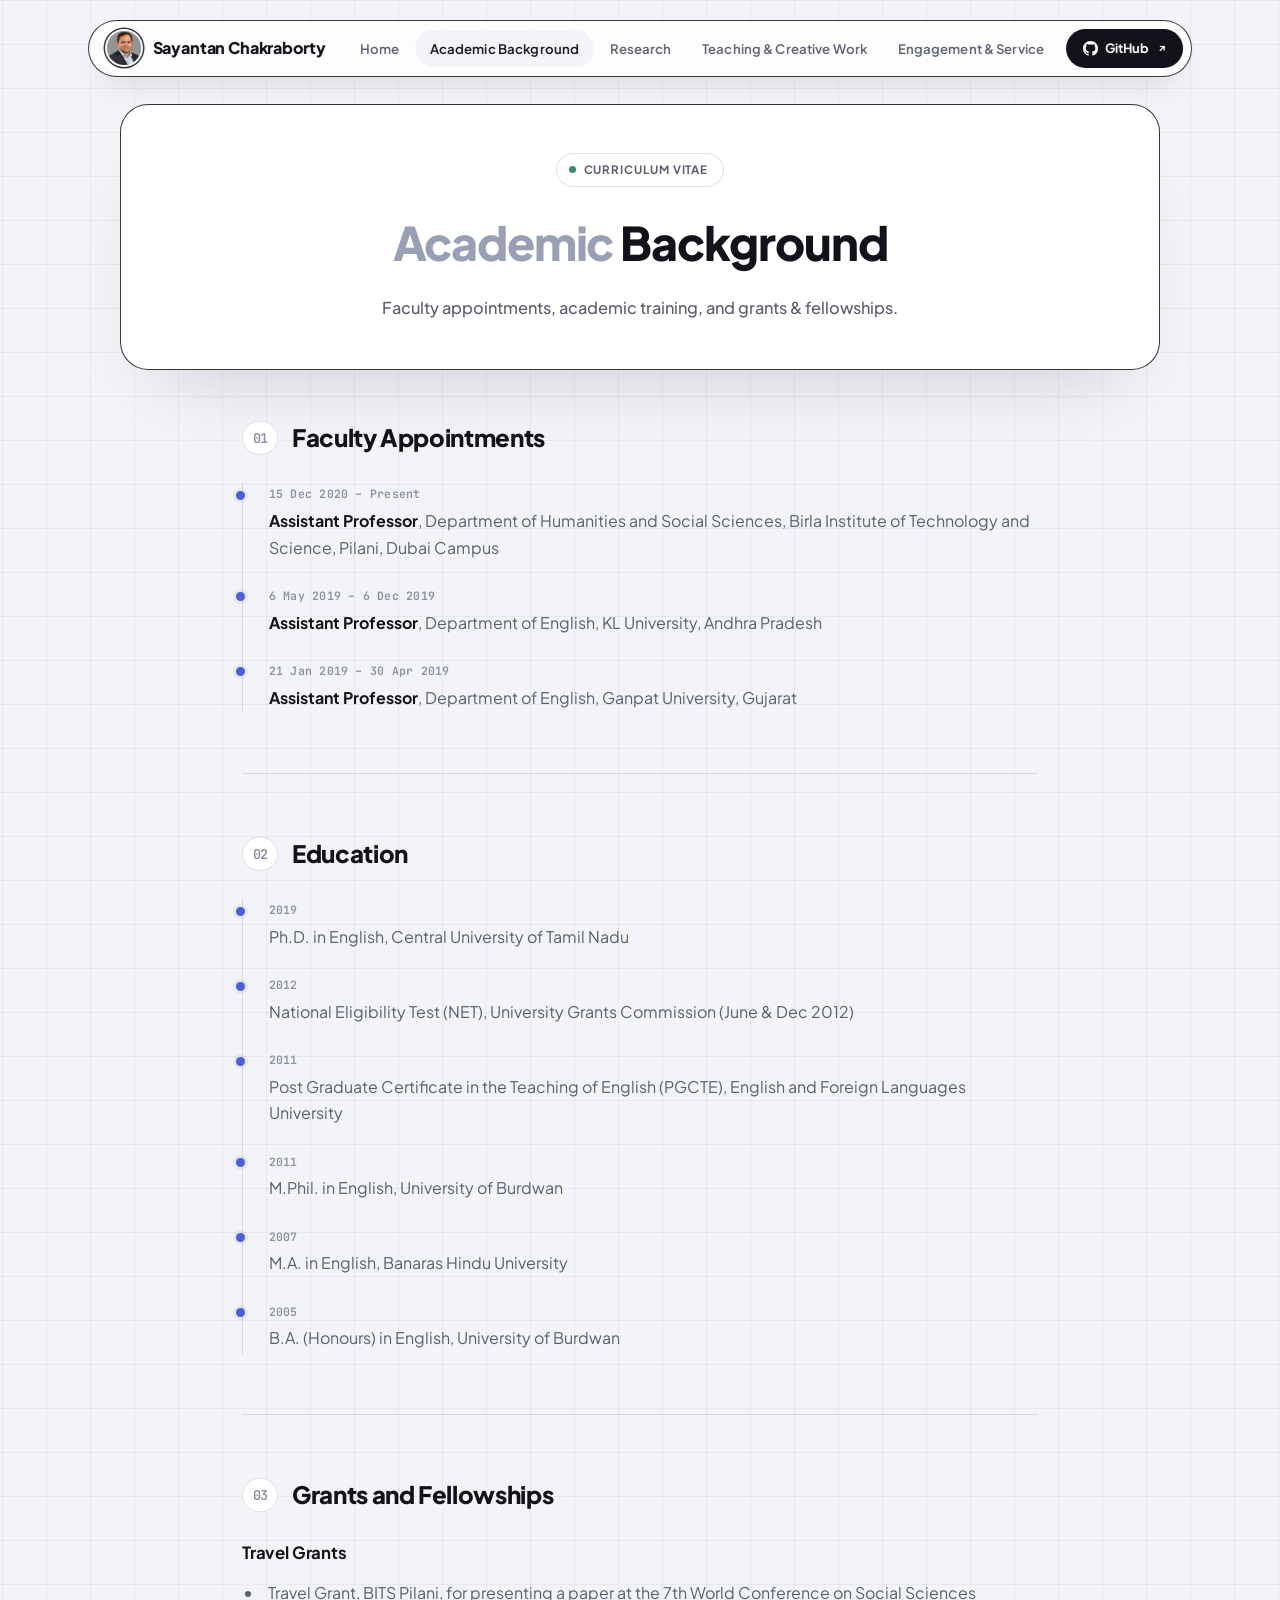
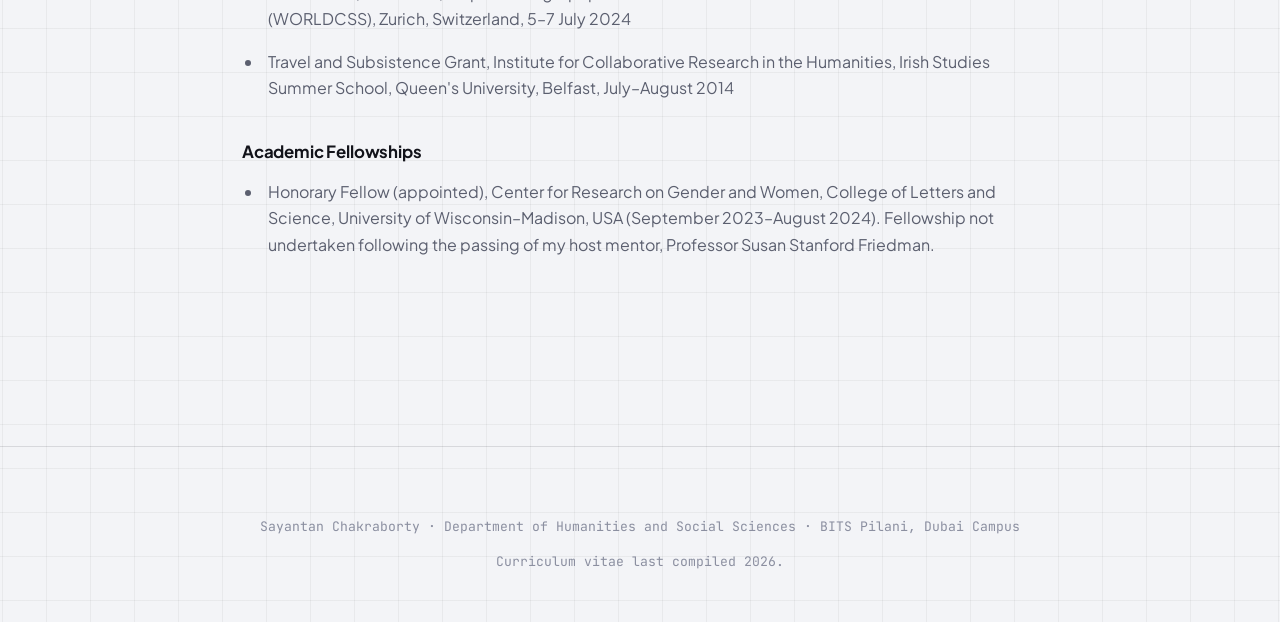
==== commit 9a70f4c6: "Re-skin site to match the modern portfolio template reference Bordered rounded card frames, pill nav" ====
--- a/academic.html
+++ b/academic.html
@@ -19,7 +19,7 @@
 <meta name="twitter:image" content="https://prashant-raghav1512.github.io/SayantanChakraborty/assets/sayantan-chakraborty.webp">
 <link rel="preconnect" href="https://fonts.googleapis.com">
 <link rel="preconnect" href="https://fonts.gstatic.com" crossorigin>
-<link href="https://fonts.googleapis.com/css2?family=Crimson+Pro:ital,wght@0,400;0,500;0,600;0,700;1,400&family=Atkinson+Hyperlegible:wght@400;700&family=JetBrains+Mono:wght@400;500&display=swap" rel="stylesheet">
+<link href="https://fonts.googleapis.com/css2?family=Plus+Jakarta+Sans:wght@400;500;600;700;800&family=JetBrains+Mono:wght@400;500;600&display=swap" rel="stylesheet">
 <link rel="stylesheet" href="styles.css">
 </head>
 <body>
@@ -39,6 +39,7 @@
       <a href="research.html" class="nav-link">Research</a>
       <a href="teaching.html" class="nav-link">Teaching &amp; Creative Work</a>
       <a href="engagement.html" class="nav-link">Engagement &amp; Service</a>
+      <a href="https://github.com/Prashant-Raghav1512/SayantanChakraborty" target="_blank" rel="noopener" class="nav-cta"><svg viewBox="0 0 16 16" fill="currentColor" aria-hidden="true"><path d="M8 0C3.58 0 0 3.58 0 8c0 3.54 2.29 6.53 5.47 7.59.4.07.55-.17.55-.38 0-.19-.01-.82-.01-1.49-2.01.37-2.53-.49-2.69-.94-.09-.23-.48-.94-.82-1.13-.28-.15-.68-.52-.01-.53.63-.01 1.08.58 1.23.82.72 1.21 1.87.87 2.33.66.07-.52.28-.87.51-1.07-1.78-.2-3.64-.89-3.64-3.95 0-.87.31-1.59.82-2.15-.08-.2-.36-1.02.08-2.12 0 0 .67-.21 2.2.82.64-.18 1.32-.27 2-.27.68 0 1.36.09 2 .27 1.53-1.04 2.2-.82 2.2-.82.44 1.1.16 1.92.08 2.12.51.56.82 1.27.82 2.15 0 3.07-1.87 3.75-3.65 3.95.29.25.54.73.54 1.48 0 1.07-.01 1.93-.01 2.2 0 .21.15.46.55.38A8.01 8.01 0 0 0 16 8c0-4.42-3.58-8-8-8z"/></svg>GitHub</a>
     </nav>
   </div>
 </header>
@@ -50,7 +51,7 @@
   <header class="page-header">
     <div class="container">
       <p class="eyebrow">Curriculum Vitae</p>
-      <h1>Academic Background</h1>
+      <h1><span class="muted-word">Academic</span> Background</h1>
       <p class="lede">Faculty appointments, academic training, and grants &amp; fellowships.</p>
     </div>
   </header>
--- a/styles.css
+++ b/styles.css
@@ -1,32 +1,32 @@
 :root {
-  --bg: #14161b;
-  --bg-elev: #1b1e25;
-  --bg-elev-2: #21242c;
-  --ink: #eae7dd;
-  --ink-soft: #b9b7ab;
-  --ink-faint: #8f8d80;
-  --line: rgba(255, 255, 255, 0.08);
-  --line-strong: rgba(255, 255, 255, 0.15);
-
-  --accent: #0f3d3e;
-  --accent-bright: #5fc9c4;
-  --accent-tint: #2f9d97;
-  --accent-soft: rgba(95, 201, 196, 0.12);
-  --accent-glow: rgba(95, 201, 196, 0.4);
-
-  --gold: #9c6a1e;
-  --gold-bright: #c2903c;
-  --gold-soft: rgba(194, 144, 60, 0.12);
-  --gold-glow-band: #e2b45f;
-
-  --band-1: #155251;
-  --band-2: #06201f;
-  --cream: #f6f2e7;
-  --cream-soft: rgba(246, 242, 231, 0.72);
-  --cream-line: rgba(246, 242, 231, 0.16);
-
-  --serif: 'Crimson Pro', Georgia, serif;
-  --sans: 'Atkinson Hyperlegible', -apple-system, BlinkMacSystemFont, 'Segoe UI', sans-serif;
+  --bg: #f3f4f7;
+  --grid-line: rgba(20, 22, 30, 0.05);
+  --card-bg: #ffffff;
+  --card-bg-soft: #fafbfc;
+  --ink: #12131a;
+  --ink-soft: #5b5f6f;
+  --ink-faint: #8b8fa0;
+  --ink-muted-heading: #9aa0b4;
+  --line: rgba(18, 19, 26, 0.12);
+  --line-strong: rgba(18, 19, 26, 0.85);
+
+  --accent: #4c5fd7;
+  --accent-bright: #5b6ef0;
+  --accent-soft: rgba(76, 95, 215, 0.08);
+  --accent-glow: rgba(76, 95, 215, 0.22);
+
+  --leaf: #2f8f6f;
+  --leaf-soft: rgba(47, 143, 111, 0.1);
+
+  --pill-dark: #12131a;
+  --pill-dark-ink: #ffffff;
+
+  --radius-card: 28px;
+  --radius-lg: 20px;
+  --radius-md: 14px;
+  --radius-pill: 999px;
+
+  --sans: 'Plus Jakarta Sans', -apple-system, BlinkMacSystemFont, 'Segoe UI', sans-serif;
   --mono: 'JetBrains Mono', ui-monospace, SFMono-Regular, monospace;
 }
 
@@ -41,14 +41,15 @@
 
 body {
   margin: 0;
-  background: var(--bg);
+  background-color: var(--bg);
   background-image:
-    radial-gradient(ellipse 900px 500px at 10% -10%, rgba(36, 64, 107, 0.07), transparent 60%),
-    radial-gradient(ellipse 700px 500px at 100% 0%, rgba(156, 106, 30, 0.05), transparent 60%);
-  background-attachment: fixed;
+    linear-gradient(var(--grid-line) 1px, transparent 1px),
+    linear-gradient(90deg, var(--grid-line) 1px, transparent 1px);
+  background-size: 44px 44px;
+  background-position: center top;
   color: var(--ink);
   font-family: var(--sans);
-  line-height: 1.7;
+  line-height: 1.65;
   font-size: 16px;
   -webkit-font-smoothing: antialiased;
   animation: page-fade-in 0.4s ease both;
@@ -60,25 +61,11 @@
   to { opacity: 1; }
 }
 
-/* film-grain texture overlay */
-body::before {
-  content: '';
-  position: fixed;
-  inset: 0;
-  z-index: 300;
-  pointer-events: none;
-  opacity: 0.035;
-  mix-blend-mode: overlay;
-  background-image: url("data:image/svg+xml,%3Csvg xmlns='http://www.w3.org/2000/svg' width='180' height='180'%3E%3Cfilter id='n'%3E%3CfeTurbulence type='fractalNoise' baseFrequency='0.85' numOctaves='2' stitchTiles='stitch'/%3E%3C/filter%3E%3Crect width='100%25' height='100%25' filter='url(%23n)'/%3E%3C/svg%3E");
-  background-size: 180px 180px;
-}
-
-a { color: var(--accent-bright); text-decoration: none; border-bottom: 1px solid transparent; }
-a:hover { border-bottom-color: var(--accent-bright); }
-
-/* keyboard focus */
+a { color: var(--accent); text-decoration: none; border-bottom: 1px solid transparent; }
+a:hover { border-bottom-color: var(--accent); }
+
 :focus-visible {
-  outline: 2px solid var(--accent-tint);
+  outline: 2px solid var(--accent);
   outline-offset: 3px;
   border-radius: 3px;
 }
@@ -88,10 +75,9 @@
   position: fixed;
   top: 0;
   left: 0;
-  height: 2px;
+  height: 3px;
   width: 0%;
-  background: linear-gradient(90deg, var(--gold-bright), var(--accent-tint));
-  box-shadow: 0 0 8px var(--accent-glow);
+  background: linear-gradient(90deg, var(--leaf), var(--accent));
   z-index: 200;
   transition: width 0.1s linear;
 }
@@ -101,35 +87,27 @@
   position: fixed;
   right: 1.75rem;
   bottom: 1.75rem;
-  width: 46px;
-  height: 46px;
-  border-radius: 50%;
-  border: 1px solid var(--line-strong);
-  background: var(--bg-elev);
-  color: var(--accent-bright);
+  width: 48px;
+  height: 48px;
+  border-radius: 50%;
+  border: 1.5px solid var(--line-strong);
+  background: var(--card-bg);
+  color: var(--ink);
   font-size: 1.1rem;
   cursor: pointer;
   display: flex;
   align-items: center;
   justify-content: center;
-  box-shadow: 0 12px 28px -10px rgba(27, 29, 22, 0.25);
+  box-shadow: 0 14px 30px -12px rgba(18, 19, 26, 0.25);
   opacity: 0;
   transform: translateY(10px);
   pointer-events: none;
-  transition: opacity 0.25s ease, transform 0.25s ease, border-color 0.2s ease, box-shadow 0.2s ease;
+  transition: opacity 0.25s ease, transform 0.25s ease, background 0.2s ease, color 0.2s ease;
   z-index: 90;
 }
 
-.back-to-top.visible {
-  opacity: 1;
-  transform: translateY(0);
-  pointer-events: auto;
-}
-
-.back-to-top:hover {
-  border-color: rgba(36, 64, 107, 0.4);
-  box-shadow: 0 16px 34px -10px rgba(36, 64, 107, 0.35);
-}
+.back-to-top.visible { opacity: 1; transform: translateY(0); pointer-events: auto; }
+.back-to-top:hover { background: var(--pill-dark); color: var(--pill-dark-ink); }
 
 a[target="_blank"]::after {
   content: '↗';
@@ -145,7 +123,7 @@
   padding: 0 2rem;
 }
 
-/* ---- Top Navigation: floating capsule ---- */
+/* ---- Top Navigation: light floating capsule ---- */
 .topbar {
   position: fixed;
   top: 1.25rem;
@@ -154,17 +132,17 @@
   z-index: 100;
   width: max-content;
   max-width: 94vw;
-  border-radius: 999px;
-  background: rgba(27, 30, 37, 0.68);
+  border-radius: var(--radius-pill);
+  background: rgba(255, 255, 255, 0.82);
   backdrop-filter: blur(18px) saturate(160%);
   -webkit-backdrop-filter: blur(18px) saturate(160%);
-  border: 1px solid var(--line-strong);
-  box-shadow: 0 16px 40px -18px rgba(0, 0, 0, 0.6), 0 0 0 1px rgba(255,255,255,0.03) inset;
+  border: 1.5px solid var(--line-strong);
+  box-shadow: 0 14px 36px -16px rgba(18, 19, 26, 0.18);
 }
 
 .topbar-inner {
   margin: 0 auto;
-  padding: 0.55rem 0.6rem 0.55rem 1.1rem;
+  padding: 0.5rem 0.5rem 0.5rem 1.15rem;
   display: flex;
   align-items: center;
   justify-content: space-between;
@@ -174,41 +152,44 @@
 .brand {
   display: flex;
   align-items: center;
-  gap: 0.75rem;
+  gap: 0.7rem;
   border-bottom: none;
   flex-shrink: 0;
 }
 
 .brand-photo {
-  width: 38px;
-  height: 38px;
+  width: 34px;
+  height: 34px;
   border-radius: 50%;
   object-fit: cover;
-  box-shadow: 0 0 0 1px var(--line-strong), 0 4px 14px rgba(36, 64, 107, 0.24);
+  box-shadow: 0 0 0 2px #fff, 0 0 0 3.5px var(--line-strong);
 }
 
 .brand-name {
-  font-family: var(--serif);
-  font-weight: 600;
-  font-size: 1.05rem;
+  font-family: var(--sans);
+  font-weight: 800;
+  font-size: 1rem;
   color: var(--ink);
-  letter-spacing: 0.01em;
-}
+  letter-spacing: -0.01em;
+}
+
+.brand-name .dot { color: var(--accent); }
 
 .main-nav {
   display: flex;
   flex-wrap: wrap;
-  gap: 0.15rem;
+  gap: 0.1rem;
   justify-content: flex-end;
+  align-items: center;
 }
 
 .nav-link {
   position: relative;
   display: block;
-  padding: 0.45rem 0.8rem;
-  border-radius: 6px;
+  padding: 0.5rem 0.9rem;
+  border-radius: var(--radius-pill);
   color: var(--ink-soft);
-  font-size: 0.83rem;
+  font-size: 0.82rem;
   font-weight: 600;
   letter-spacing: 0.01em;
   border-bottom: none;
@@ -216,32 +197,43 @@
   transition: background 0.2s ease, color 0.2s ease;
 }
 
-.nav-link:hover { background: var(--accent-soft); color: var(--accent-bright); }
-
-.nav-link.active {
-  color: var(--accent-bright);
-  background: var(--accent-soft);
-}
-
-.nav-link.active::after {
-  content: '';
-  position: absolute;
-  left: 0.8rem;
-  right: 0.8rem;
-  bottom: 1px;
-  height: 2px;
-  border-radius: 2px;
-  background: var(--accent-tint);
-  box-shadow: 0 0 8px var(--accent-glow);
+.nav-link:hover { background: var(--accent-soft); color: var(--accent); }
+
+.nav-link.active { color: var(--ink); background: var(--bg); }
+
+.nav-link.active::after { display: none; }
+
+.nav-cta {
+  display: inline-flex;
+  align-items: center;
+  gap: 0.45rem;
+  margin-left: 0.35rem;
+  padding: 0.55rem 1.05rem;
+  border-radius: var(--radius-pill);
+  background: var(--pill-dark);
+  color: var(--pill-dark-ink) !important;
+  font-size: 0.8rem;
+  font-weight: 700;
+  border-bottom: none !important;
+  white-space: nowrap;
+  transition: transform 0.2s ease, box-shadow 0.2s ease, background 0.2s ease;
+}
+
+.nav-cta svg { width: 15px; height: 15px; flex-shrink: 0; }
+
+.nav-cta:hover {
+  transform: translateY(-1px);
+  background: var(--accent);
+  box-shadow: 0 10px 24px -10px rgba(76, 95, 215, 0.55);
 }
 
 .nav-toggle {
   display: none;
-  width: 44px;
-  height: 44px;
-  border-radius: 50%;
-  border: 1px solid var(--line-strong);
-  background: var(--bg-elev);
+  width: 42px;
+  height: 42px;
+  border-radius: 50%;
+  border: 1.5px solid var(--line-strong);
+  background: var(--card-bg);
   cursor: pointer;
   align-items: center;
   justify-content: center;
@@ -249,266 +241,244 @@
   gap: 4px;
   flex-shrink: 0;
 }
-.nav-toggle span {
-  display: block;
-  width: 18px;
-  height: 2px;
-  background: var(--ink-soft);
-}
+.nav-toggle span { display: block; width: 18px; height: 2px; background: var(--ink); }
 
 /* ---- Page content ---- */
-.page-content {
-  padding: 0 0 6rem;
-  counter-reset: section;
-}
-
-/* Dateline eyebrow, slash-prefixed */
+.page-content { padding: 0 0 6rem; counter-reset: section; }
+
+/* pill eyebrow */
 .eyebrow {
-  display: flex;
-  align-items: center;
-  gap: 0.85rem;
+  display: inline-flex;
+  align-items: center;
+  gap: 0.5rem;
   text-transform: uppercase;
-  letter-spacing: 0.18em;
-  font-family: var(--mono);
-  font-size: 0.7rem;
-  color: var(--gold-bright);
-  font-weight: 500;
-  margin: 0 0 1.1rem;
+  letter-spacing: 0.08em;
+  font-family: var(--sans);
+  font-size: 0.72rem;
+  font-weight: 700;
+  color: var(--ink-soft);
+  background: var(--card-bg);
+  border: 1.5px solid var(--line);
+  padding: 0.4rem 0.9rem 0.4rem 0.7rem;
+  border-radius: var(--radius-pill);
+  margin: 0 0 1.5rem;
 }
 
 .eyebrow::before {
-  content: '// ';
-  opacity: 0.75;
-}
-
-.page-header .eyebrow,
-.hero .eyebrow {
-  justify-content: flex-start;
-  color: var(--gold-glow-band);
-}
-
-/* ---- Hero / Page-header: floating rounded card on the page bg ---- */
-.hero-stage {
-  position: relative;
-  padding: 6.5rem 0 0;
-  overflow: visible;
-}
-
-.ghost-name {
-  position: absolute;
-  top: 50%;
-  left: 50%;
-  transform: translate(-50%, -50%);
-  width: max-content;
-  max-width: none;
-  font-family: var(--serif);
-  font-weight: 700;
-  font-size: clamp(4.5rem, 13vw, 10.5rem);
-  letter-spacing: -0.02em;
-  line-height: 1;
-  color: rgba(36, 64, 107, 0.08);
-  white-space: nowrap;
-  pointer-events: none;
-  user-select: none;
-  z-index: 0;
-}
+  content: '';
+  width: 7px;
+  height: 7px;
+  border-radius: 50%;
+  background: var(--leaf);
+  flex-shrink: 0;
+}
+
+.page-header .eyebrow, .hero .eyebrow { margin-left: auto; margin-right: auto; }
+
+/* ---- Hero / Page-header: bordered card frame on grid bg ---- */
+.hero-stage { position: relative; padding: 6.5rem 0 0; }
+
+.ghost-name { display: none; }
 
 .hero, .page-header {
   position: relative;
-  z-index: 1;
-  width: min(1240px, 92vw);
+  width: min(1040px, 92vw);
   margin: 0 auto;
-  border-radius: 28px;
-  background:
-    repeating-linear-gradient(115deg, rgba(255,255,255,0.035) 0px, rgba(255,255,255,0.035) 1px, transparent 1px, transparent 34px),
-    radial-gradient(ellipse 900px 520px at 12% -25%, rgba(255,255,255,0.08), transparent 60%),
-    radial-gradient(ellipse 700px 500px at 105% 10%, rgba(226, 180, 95, 0.12), transparent 55%),
-    linear-gradient(160deg, var(--band-1) 0%, var(--band-2) 100%);
-  color: var(--cream);
-  border: 1px solid rgba(255, 255, 255, 0.1);
-  box-shadow: 0 32px 60px -28px rgba(20, 30, 20, 0.5);
+  border-radius: var(--radius-card);
+  background: var(--card-bg);
+  border: 1.5px solid var(--line-strong);
+  box-shadow: 0 40px 80px -40px rgba(18, 19, 26, 0.18);
   overflow: hidden;
 }
 
 .hero .container, .page-header .container {
+  max-width: 100%;
+  padding: 0 clamp(1.5rem, 5vw, 4rem);
+}
+
+.hero { padding: 3.5rem 0 4rem; margin-bottom: 3.5rem; text-align: center; }
+
+.hero-inner {
+  display: flex;
+  flex-direction: column;
+  align-items: center;
+}
+
+.hero-name-echo { display: none; }
+
+.hero-text { display: flex; flex-direction: column; align-items: center; width: 100%; }
+
+.hero-photo-stack {
   position: relative;
-  z-index: 1;
-  max-width: 100%;
-  padding: 0 clamp(1.5rem, 4vw, 3.5rem);
-}
-
-.hero {
-  padding: 2.75rem 0 2.5rem;
-  margin-bottom: 3rem;
-}
-
-.hero-inner {
+  width: 200px;
+  height: 200px;
+  margin: 0 auto 1.75rem;
+}
+
+.hero-photo-wrap {
   position: relative;
-  display: flex;
-  align-items: center;
-  justify-content: space-between;
-  gap: 3.5rem;
-}
-
-.hero-name-echo {
+  width: 200px;
+  height: 200px;
+  border-radius: 50%;
+  z-index: 2;
+}
+
+.hero-photo-wrap::before { display: none; }
+
+.hero-photo {
+  display: block;
+  width: 200px;
+  height: 200px;
+  border-radius: 50%;
+  object-fit: cover;
+  box-shadow: 0 0 0 6px var(--card-bg), 0 0 0 7.5px var(--line), 0 30px 50px -20px rgba(18, 19, 26, 0.3);
+}
+
+/* floating badge stickers either side of the photo */
+.hero-badge {
   position: absolute;
-  top: 50%;
-  left: -0.5rem;
-  transform: translateY(-50%);
-  font-family: var(--serif);
+  display: flex;
+  align-items: center;
+  gap: 0.45rem;
+  background: var(--pill-dark);
+  color: #fff;
+  font-size: 0.72rem;
   font-weight: 700;
-  font-size: clamp(3.5rem, 10vw, 8rem);
-  line-height: 1;
-  letter-spacing: -0.02em;
-  color: rgba(246, 242, 231, 0.05);
+  padding: 0.4rem 0.75rem 0.4rem 0.4rem;
+  border-radius: var(--radius-pill);
+  box-shadow: 0 14px 30px -14px rgba(18, 19, 26, 0.5);
+  z-index: 3;
   white-space: nowrap;
-  pointer-events: none;
-  user-select: none;
-  z-index: 0;
-}
-
-.hero-text { position: relative; flex: 1; min-width: 0; z-index: 1; }
+}
+
+.hero-badge-icon {
+  width: 22px;
+  height: 22px;
+  border-radius: 50%;
+  background: var(--accent);
+  display: flex;
+  align-items: center;
+  justify-content: center;
+  flex-shrink: 0;
+}
+.hero-badge-icon svg { width: 12px; height: 12px; color: #fff; }
+
+.hero-badge.badge-left { left: -3.5rem; top: 1.5rem; transform: rotate(-4deg); }
+.hero-badge.badge-right { right: -3.75rem; bottom: 1.25rem; transform: rotate(3deg); }
+
+.hero-tile {
+  position: absolute;
+  width: 46px;
+  height: 46px;
+  border-radius: var(--radius-md);
+  background: var(--card-bg);
+  border: 1.5px solid var(--line-strong);
+  display: flex;
+  align-items: center;
+  justify-content: center;
+  box-shadow: 0 16px 30px -16px rgba(18, 19, 26, 0.35);
+  z-index: 3;
+}
+.hero-tile svg { width: 22px; height: 22px; color: var(--leaf); }
+.hero-tile.tile-left { left: -1rem; bottom: 3.75rem; transform: rotate(-8deg); }
+.hero-tile.tile-right { right: -0.75rem; top: 2.5rem; transform: rotate(8deg); }
+
+.hero-tags {
+  display: flex;
+  flex-wrap: wrap;
+  gap: 0.5rem;
+  justify-content: center;
+  margin-bottom: 1.25rem;
+}
+
+.hero-tags span {
+  font-family: var(--sans);
+  font-size: 0.75rem;
+  font-weight: 600;
+  background: var(--card-bg-soft);
+  border: 1.5px solid var(--line);
+  color: var(--ink-soft);
+  padding: 0.4rem 0.85rem;
+  border-radius: var(--radius-pill);
+}
 
 .hero h1 {
-  font-family: var(--serif);
-  font-size: clamp(3rem, 6.4vw, 4.75rem);
-  font-weight: 600;
-  margin: 0 0 1rem;
-  letter-spacing: -0.02em;
-  color: var(--cream);
-  line-height: 1.02;
-}
+  font-family: var(--sans);
+  font-size: clamp(2.6rem, 6vw, 3.75rem);
+  font-weight: 800;
+  margin: 0 0 1.1rem;
+  letter-spacing: -0.03em;
+  color: var(--ink);
+  line-height: 1.03;
+}
+
+.hero h1 .muted-word { color: var(--ink-muted-heading); font-weight: 700; }
 
 .hero-title {
-  color: var(--cream-soft);
-  font-size: 1.15rem;
-  margin: 0 0 2rem;
-  max-width: 560px;
-  font-family: var(--serif);
-  font-style: italic;
-}
-
-.hero-tags {
-  display: flex;
-  flex-wrap: wrap;
-  gap: 0.6rem;
-}
-
-.hero-tags span {
-  font-family: var(--mono);
-  font-size: 0.7rem;
-  text-transform: uppercase;
-  letter-spacing: 0.04em;
-  background: rgba(255, 255, 255, 0.08);
-  border: 1px solid var(--cream-line);
-  color: var(--cream);
-  padding: 0.45rem 0.85rem;
-  border-radius: 4px;
+  color: var(--ink-soft);
+  font-size: 1.05rem;
+  margin: 0 auto;
+  max-width: 480px;
+  font-family: var(--sans);
   font-weight: 500;
 }
 
-.hero-photo-wrap {
-  flex-shrink: 0;
-  position: relative;
-  z-index: 1;
-  width: 220px;
-  height: 220px;
-  transform: rotate(-3deg);
-  transition: transform 0.4s cubic-bezier(0.16, 1, 0.3, 1);
-}
-
-.hero:hover .hero-photo-wrap {
-  transform: rotate(0deg) scale(1.03);
-}
-
-.hero-photo-wrap::before {
-  content: '';
-  position: absolute;
-  top: 16px;
-  left: 16px;
-  width: 100%;
-  height: 100%;
-  border: 1.5px solid var(--gold-glow-band);
-  border-radius: 18px;
-  z-index: 0;
-  opacity: 0.7;
-}
-
-.hero-photo {
-  position: relative;
-  display: block;
-  width: 220px;
-  height: 220px;
-  border-radius: 16px;
-  object-fit: cover;
-  box-shadow: 0 0 0 1px rgba(255,255,255,0.15), 0 28px 56px -20px rgba(0, 0, 0, 0.6);
-  z-index: 1;
-}
-
-.page-header {
-  padding: 2.25rem 0 2rem;
-  margin-bottom: 2.75rem;
-}
+.page-header { padding: 3rem 0 3rem; margin-bottom: 3rem; text-align: center; }
 
 .page-header h1 {
-  font-family: var(--serif);
-  font-size: clamp(2.25rem, 4.4vw, 3.25rem);
-  font-weight: 600;
-  margin: 0 0 0.9rem;
-  color: var(--cream);
-  letter-spacing: -0.015em;
-}
+  font-family: var(--sans);
+  font-size: clamp(2.1rem, 4.4vw, 2.9rem);
+  font-weight: 800;
+  margin: 0 0 0.85rem;
+  color: var(--ink);
+  letter-spacing: -0.025em;
+}
+
+.page-header h1 .muted-word { color: var(--ink-muted-heading); }
 
 .page-header .lede {
-  color: var(--cream-soft);
-  max-width: 620px;
-  margin: 0;
-  font-size: 1.1rem;
-  font-family: var(--serif);
-  font-style: italic;
-}
-
-/* ---- Sections with numbered headings ---- */
-.section {
-  padding: 0 0 3.75rem;
-  counter-increment: section;
-}
+  color: var(--ink-soft);
+  max-width: 520px;
+  margin: 0 auto;
+  font-size: 1.02rem;
+  font-family: var(--sans);
+  font-weight: 500;
+}
+
+/* ---- Sections ---- */
+.section { padding: 0 0 3.75rem; counter-increment: section; }
 
 .section > h2 {
   display: flex;
   align-items: center;
-  gap: 1rem;
-  font-family: var(--serif);
-  font-size: 1.6rem;
-  font-weight: 600;
+  gap: 0.85rem;
+  font-family: var(--sans);
+  font-size: 1.5rem;
+  font-weight: 800;
   margin: 0 0 1.5rem;
   color: var(--ink);
+  letter-spacing: -0.015em;
 }
 
 .section > h2::before {
   content: counter(section, decimal-leading-zero);
-  font-family: var(--sans);
-  font-size: 2.5rem;
+  font-family: var(--mono);
+  font-size: 0.85rem;
+  font-weight: 600;
+  color: var(--ink-faint);
+  background: var(--card-bg);
+  border: 1.5px solid var(--line);
+  border-radius: var(--radius-pill);
+  padding: 0.3rem 0.6rem;
+}
+
+.sub {
+  font-family: var(--sans);
+  font-size: 1.05rem;
   font-weight: 700;
-  line-height: 1;
-  color: transparent;
-  -webkit-text-stroke: 1.5px var(--gold-bright);
-  text-stroke: 1.5px var(--gold-bright);
-  letter-spacing: -0.02em;
-  opacity: 0.85;
-}
-
-@supports not (-webkit-text-stroke: 1px black) {
-  .section > h2::before { color: var(--gold-bright); }
-}
-
-.sub {
-  font-family: var(--serif);
-  font-size: 1.15rem;
-  font-weight: 600;
-  color: var(--accent-bright);
+  color: var(--ink);
   margin: 2.25rem 0 0.85rem;
-  letter-spacing: 0.01em;
+  letter-spacing: -0.01em;
 }
 
 .section > .sub:first-of-type,
@@ -517,26 +487,19 @@
 .section p, .page-content p { color: var(--ink-soft); margin: 0 0 1.1rem; }
 .section p:last-child { margin-bottom: 0; }
 
-.about-photo {
-  float: right;
-  margin: 0.25rem 0 1rem 1.75rem;
-  width: 220px;
-}
+.about-photo { float: right; margin: 0.25rem 0 1rem 1.75rem; width: 200px; }
 
 .about-photo img {
   display: block;
   width: 100%;
-  height: 260px;
+  height: 240px;
   object-fit: cover;
-  border-radius: 10px;
-  box-shadow: 0 0 0 1px var(--line-strong), 0 20px 40px -18px rgba(36, 64, 107, 0.35);
-}
-
-/* inline highlighted phrase within body text */
-.hl {
-  color: var(--accent-bright);
-  font-weight: 600;
-}
+  border-radius: var(--radius-lg);
+  border: 1.5px solid var(--line-strong);
+  box-shadow: 0 20px 40px -20px rgba(18, 19, 26, 0.3);
+}
+
+.hl { color: var(--accent); font-weight: 700; }
 
 /* pill CTA button */
 .cta-pill {
@@ -544,31 +507,25 @@
   align-items: center;
   gap: 0.5rem;
   margin-top: 0.5rem;
-  padding: 0.7rem 1.4rem;
-  border: 1px solid var(--line-strong);
-  border-radius: 999px;
-  font-family: var(--mono);
-  font-size: 0.78rem;
-  text-transform: uppercase;
-  letter-spacing: 0.06em;
-  color: var(--accent-bright);
-  background: var(--bg-elev);
-  border-bottom: 1px solid var(--line-strong);
-  transition: border-color 0.2s ease, background 0.2s ease, transform 0.2s ease, box-shadow 0.2s ease;
+  padding: 0.7rem 1.3rem;
+  border-radius: var(--radius-pill);
+  font-family: var(--sans);
+  font-size: 0.82rem;
+  font-weight: 700;
+  color: #fff;
+  background: var(--pill-dark);
+  border-bottom: none;
+  transition: background 0.2s ease, transform 0.2s ease, box-shadow 0.2s ease;
 }
 
 .cta-pill:hover {
-  border-color: var(--accent-tint);
-  background: var(--accent-soft);
+  background: var(--accent);
   transform: translateY(-2px);
-  box-shadow: 0 14px 30px -16px rgba(36, 64, 107, 0.4);
-}
-
-/* clean row-table list (journals, awards, etc.) */
-.row-list {
-  border-top: 1px solid var(--line);
-  margin: 0;
-}
+  box-shadow: 0 16px 32px -14px rgba(76, 95, 215, 0.5);
+}
+
+/* row-table list */
+.row-list { border-top: 1.5px solid var(--line); margin: 0; }
 
 .row-list-item {
   display: flex;
@@ -576,111 +533,86 @@
   justify-content: space-between;
   gap: 1rem;
   padding: 0.95rem 0.5rem;
-  border-bottom: 1px solid var(--line);
+  border-bottom: 1.5px solid var(--line);
   transition: background 0.2s ease, padding-left 0.2s ease;
 }
 
-.row-list-item:hover {
-  background: var(--bg-elev-2);
-  padding-left: 0.85rem;
-}
-
-.row-name {
-  font-family: var(--serif);
-  font-size: 1rem;
-  color: var(--ink);
-}
+.row-list-item:hover { background: var(--card-bg-soft); padding-left: 0.85rem; }
+
+.row-name { font-family: var(--sans); font-weight: 600; font-size: 1rem; color: var(--ink); }
 
 .row-index {
   font-family: var(--mono);
-  font-size: 0.78rem;
-  color: var(--gold-bright);
+  font-size: 0.75rem;
+  color: var(--ink-faint);
   flex-shrink: 0;
 }
 
-/* drop cap for opening paragraph */
+/* drop cap */
 .lede-drop::first-letter {
-  font-family: var(--serif);
-  font-size: 3.6rem;
-  font-weight: 600;
+  font-family: var(--sans);
+  font-size: 3.4rem;
+  font-weight: 800;
   float: left;
   line-height: 0.8;
   padding: 0.1rem 0.5rem 0 0;
-  color: var(--accent-bright);
+  color: var(--ink);
 }
 
 .muted { color: var(--ink-faint); font-size: 0.92rem; }
 
 .label-inline {
-  font-family: var(--mono);
-  font-weight: 500;
+  font-family: var(--sans);
+  font-weight: 700;
   font-size: 0.72rem;
-  color: var(--gold-bright);
+  color: var(--ink-soft);
   margin: 1.4rem 0 0.6rem;
   text-transform: uppercase;
-  letter-spacing: 0.1em;
-}
-
-.divider {
-  border: none;
-  border-top: 1px solid var(--line);
-  margin: 0 0 3.75rem;
-}
+  letter-spacing: 0.08em;
+}
+
+.divider { border: none; border-top: 1.5px solid var(--line); margin: 0 0 3.75rem; }
 
 /* interest grid */
-.interest-grid {
-  display: grid;
-  grid-template-columns: 1fr 1fr;
-  gap: 1.1rem;
-  margin-top: 1.25rem;
-}
+.interest-grid { display: grid; grid-template-columns: 1fr 1fr; gap: 1rem; margin-top: 1.25rem; }
 
 .interest-card {
   position: relative;
-  background: var(--bg-elev);
-  border: 1px solid var(--line);
-  border-top: 2px solid var(--line);
-  border-radius: 10px;
+  background: var(--card-bg);
+  border: 1.5px solid var(--line);
+  border-radius: var(--radius-lg);
   padding: 1.4rem 1.4rem 1.3rem;
   transition: border-color 0.25s ease, box-shadow 0.25s ease, transform 0.25s ease;
 }
 
 .interest-card::before {
   content: attr(data-index);
-  display: block;
+  display: inline-block;
   font-family: var(--mono);
-  font-size: 0.7rem;
-  color: var(--gold-bright);
-  letter-spacing: 0.05em;
-  margin-bottom: 0.6rem;
+  font-size: 0.68rem;
+  font-weight: 600;
+  color: var(--ink-faint);
+  background: var(--bg);
+  border-radius: var(--radius-pill);
+  padding: 0.2rem 0.55rem;
+  margin-bottom: 0.7rem;
 }
 
 .interest-card:hover {
-  border-top-color: var(--accent-tint);
-  box-shadow: 0 0 0 1px rgba(36, 64, 107, 0.06), 0 16px 34px -14px rgba(36, 64, 107, 0.3);
+  border-color: var(--line-strong);
+  box-shadow: 0 20px 40px -20px rgba(18, 19, 26, 0.25);
   transform: translateY(-3px);
 }
 
-.interest-card h4 {
-  margin: 0 0 0.5rem;
-  font-size: 1rem;
-  font-family: var(--serif);
-  font-weight: 600;
-  color: var(--ink);
-}
-
-.interest-card p {
-  margin: 0;
-  font-size: 0.89rem;
-  color: var(--ink-soft);
-}
-
-/* quick links (home page) — asymmetric bento */
+.interest-card h4 { margin: 0 0 0.5rem; font-size: 0.98rem; font-family: var(--sans); font-weight: 700; color: var(--ink); }
+.interest-card p { margin: 0; font-size: 0.88rem; color: var(--ink-soft); }
+
+/* quick links — bento */
 .quicklinks {
   display: grid;
   grid-template-columns: 1.3fr 1fr;
   grid-auto-rows: minmax(120px, auto);
-  gap: 1.1rem;
+  gap: 1rem;
   margin-top: 1.25rem;
 }
 
@@ -694,88 +626,77 @@
   align-items: flex-start;
   justify-content: space-between;
   gap: 1rem;
-  background: var(--bg-elev);
-  border: 1px solid var(--line);
-  border-radius: 10px;
+  background: var(--card-bg);
+  border: 1.5px solid var(--line);
+  border-radius: var(--radius-lg);
   padding: 1.4rem 1.5rem;
   transition: border-color 0.25s ease, transform 0.25s ease, box-shadow 0.25s ease;
 }
 
-.quicklinks .quicklink-card:nth-child(1) {
-  flex-direction: column;
-  justify-content: space-between;
-}
+.quicklinks .quicklink-card:nth-child(1) { flex-direction: column; justify-content: space-between; }
 .quicklinks .quicklink-card:nth-child(1) .quicklink-arrow { align-self: flex-end; }
 
 .quicklink-card:hover {
-  border-color: rgba(36, 64, 107, 0.35);
+  border-color: var(--line-strong);
   transform: translateY(-3px);
-  box-shadow: 0 20px 42px -16px rgba(36, 64, 107, 0.32);
+  box-shadow: 0 22px 44px -20px rgba(18, 19, 26, 0.25);
 }
 
 .quicklink-card::before {
   content: attr(data-index);
   font-family: var(--mono);
-  font-size: 0.7rem;
-  color: var(--gold-bright);
-  letter-spacing: 0.05em;
+  font-size: 0.68rem;
+  font-weight: 600;
+  color: var(--ink-faint);
+  background: var(--bg);
+  border-radius: var(--radius-pill);
+  padding: 0.2rem 0.55rem;
   flex-shrink: 0;
-  padding-top: 0.15rem;
 }
 
 .quicklink-body { flex: 1; }
-
-.quicklink-card h3 {
-  font-family: var(--serif);
-  font-weight: 600;
-  font-size: 1.1rem;
-  margin: 0 0 0.4rem;
-  color: var(--ink);
-}
-
-.quicklink-card p {
-  margin: 0;
-  font-size: 0.87rem;
-  color: var(--ink-soft);
-}
+.quicklink-card h3 { font-family: var(--sans); font-weight: 700; font-size: 1.05rem; margin: 0 0 0.4rem; color: var(--ink); }
+.quicklink-card p { margin: 0; font-size: 0.86rem; color: var(--ink-soft); }
 
 .quicklink-arrow {
   flex-shrink: 0;
-  color: var(--accent-tint);
-  font-size: 1.1rem;
-  transition: transform 0.25s ease;
-}
-
-.quicklink-card:hover .quicklink-arrow { transform: translate(3px, -3px); }
+  width: 30px;
+  height: 30px;
+  border-radius: 50%;
+  background: var(--bg);
+  color: var(--ink);
+  font-size: 1rem;
+  display: flex;
+  align-items: center;
+  justify-content: center;
+  transition: transform 0.25s ease, background 0.2s ease, color 0.2s ease;
+}
+
+.quicklink-card:hover .quicklink-arrow { transform: translate(2px, -2px); background: var(--pill-dark); color: #fff; }
 
 /* timeline */
-.timeline {
-  list-style: none;
-  margin: 0;
-  padding: 0;
-  border-left: 1px solid var(--line-strong);
-}
+.timeline { list-style: none; margin: 0; padding: 0; border-left: 1.5px solid var(--line); }
 
 .timeline li {
   position: relative;
   padding: 0.15rem 0 1.4rem 1.7rem;
-  margin-left: -1px;
-  border-radius: 6px;
+  margin-left: -1.5px;
+  border-radius: var(--radius-md);
   transition: background 0.2s ease;
 }
 
-.timeline li:hover { background: var(--accent-soft); }
+.timeline li:hover { background: var(--card-bg-soft); }
 
 .timeline li::before {
   content: '';
   position: absolute;
-  left: -5px;
+  left: -5.5px;
   top: 0.55rem;
   width: 9px;
   height: 9px;
   border-radius: 50%;
-  background: var(--accent-tint);
-  box-shadow: 0 0 10px 2px var(--accent-glow);
+  background: var(--accent);
+  box-shadow: 0 0 0 3px var(--accent-soft);
 }
 
 .timeline li:last-child { padding-bottom: 0.15rem; }
@@ -783,9 +704,9 @@
 .tl-date {
   display: block;
   font-family: var(--mono);
-  font-size: 0.74rem;
-  color: var(--gold-bright);
-  font-weight: 500;
+  font-size: 0.72rem;
+  color: var(--ink-faint);
+  font-weight: 600;
   margin-bottom: 0.3rem;
   letter-spacing: 0.02em;
 }
@@ -794,24 +715,18 @@
 .tl-body strong { color: var(--ink); }
 
 /* lists */
-.pub-list, .plain-list {
-  padding-left: 0;
-  list-style: none;
-  color: var(--ink-soft);
-  margin: 0;
-  counter-reset: pub;
-}
+.pub-list, .plain-list { padding-left: 0; list-style: none; color: var(--ink-soft); margin: 0; counter-reset: pub; }
 
 .pub-list li {
   counter-increment: pub;
   position: relative;
   padding: 0.7rem 0.5rem 0.7rem 2.4rem;
   margin-bottom: 0.15rem;
-  border-radius: 8px;
+  border-radius: var(--radius-md);
   transition: background 0.2s ease;
 }
 
-.pub-list li:hover { background: var(--bg-elev-2); }
+.pub-list li:hover { background: var(--card-bg-soft); }
 
 .pub-list li::before {
   content: counter(pub, decimal-leading-zero);
@@ -819,22 +734,13 @@
   left: 0.4rem;
   top: 0.72rem;
   font-family: var(--mono);
-  font-size: 0.72rem;
-  color: var(--gold-bright);
-}
-
-.plain-list {
-  padding-left: 1.3rem;
-}
-
-.plain-list li {
-  list-style: disc;
-  margin-bottom: 1rem;
-  padding-left: 0.35rem;
-}
-
+  font-size: 0.7rem;
+  color: var(--ink-faint);
+}
+
+.plain-list { padding-left: 1.3rem; }
+.plain-list li { list-style: disc; margin-bottom: 1rem; padding-left: 0.35rem; }
 .plain-list li strong { color: var(--ink); }
-
 .plain-list.compact li { margin-bottom: 0.6rem; }
 
 .pub-list .note {
@@ -848,52 +754,34 @@
 /* project cards */
 .proj-card {
   position: relative;
-  background: var(--bg-elev);
-  border: 1px solid var(--line);
-  border-left: 3px solid var(--accent-tint);
-  border-radius: 8px;
+  background: var(--card-bg);
+  border: 1.5px solid var(--line);
+  border-radius: var(--radius-lg);
   padding: 1.4rem 1.6rem;
-  margin-bottom: 1.3rem;
-  transition: box-shadow 0.25s ease, transform 0.2s ease;
-}
-.proj-card:hover {
-  box-shadow: 0 16px 34px -16px rgba(36, 64, 107, 0.28);
-  transform: translateX(2px);
-}
+  margin-bottom: 1.15rem;
+  transition: box-shadow 0.25s ease, transform 0.2s ease, border-color 0.2s ease;
+}
+.proj-card:hover { border-color: var(--line-strong); box-shadow: 0 20px 40px -20px rgba(18, 19, 26, 0.25); transform: translateY(-2px); }
 .proj-card:last-child { margin-bottom: 0; }
 
 .proj-tag {
   display: inline-block;
-  font-family: var(--mono);
+  font-family: var(--sans);
   font-size: 0.68rem;
   text-transform: uppercase;
-  letter-spacing: 0.08em;
-  font-weight: 500;
-  color: var(--gold-bright);
-  background: var(--gold-soft);
-  border: 1px solid rgba(156, 106, 30, 0.22);
-  padding: 0.25rem 0.6rem;
-  border-radius: 4px;
+  letter-spacing: 0.06em;
+  font-weight: 700;
+  color: var(--leaf);
+  background: var(--leaf-soft);
+  padding: 0.28rem 0.65rem;
+  border-radius: var(--radius-pill);
   margin-bottom: 0.75rem;
 }
 
-.proj-card h3 {
-  font-family: var(--serif);
-  font-weight: 600;
-  font-size: 1.15rem;
-  margin: 0 0 0.55rem;
-  color: var(--ink);
-}
-
+.proj-card h3 { font-family: var(--sans); font-weight: 700; font-size: 1.1rem; margin: 0 0 0.55rem; color: var(--ink); }
 .proj-card p { margin: 0; }
 
-/* two column */
-.two-col {
-  display: grid;
-  grid-template-columns: 1fr 1fr;
-  gap: 2.25rem;
-  margin-top: 1.1rem;
-}
+.two-col { display: grid; grid-template-columns: 1fr 1fr; gap: 2.25rem; margin-top: 1.1rem; }
 
 /* footer */
 .site-footer {
@@ -902,26 +790,18 @@
   color: var(--ink-faint);
   font-size: 0.82rem;
   font-family: var(--mono);
-  border-top: 1px solid var(--line);
+  border-top: 1.5px solid var(--line);
   margin-top: 1rem;
 }
 .footer-note { margin-top: 0.35rem; }
 
-/* scroll reveal (progressive enhancement, JS-driven) */
-.reveal-pending {
-  opacity: 0;
-  transform: translateY(14px);
-  transition: opacity 0.5s ease, transform 0.5s ease;
-}
-.reveal-visible {
-  opacity: 1;
-  transform: translateY(0);
-}
-
-/* selection */
-::selection { background: rgba(36, 64, 107, 0.18); color: var(--ink); }
-
-/* cursor glow (pointer:fine only, JS-driven) */
+/* scroll reveal */
+.reveal-pending { opacity: 0; transform: translateY(14px); transition: opacity 0.5s ease, transform 0.5s ease; }
+.reveal-visible { opacity: 1; transform: translateY(0); }
+
+::selection { background: var(--accent-glow); color: var(--ink); }
+
+/* cursor glow */
 .cursor-glow {
   position: fixed;
   top: 0;
@@ -939,27 +819,26 @@
 .cursor-glow.active { opacity: 1; }
 .cursor-glow.hovering { width: 52px; height: 52px; }
 
-@media (pointer: coarse) {
-  .cursor-glow { display: none; }
-}
+@media (pointer: coarse) { .cursor-glow { display: none; } }
 
 /* sticky in-page contents sidebar */
 .page-toc {
   display: none;
   position: fixed;
   top: 8.5rem;
-  left: calc((100vw - 1240px) / 2 - 216px);
+  left: calc((100vw - 1040px) / 2 - 216px);
   width: 180px;
   max-height: calc(100vh - 11rem);
   overflow-y: auto;
 }
 
 .page-toc-label {
-  font-family: var(--mono);
+  font-family: var(--sans);
   font-size: 0.68rem;
+  font-weight: 700;
   text-transform: uppercase;
-  letter-spacing: 0.12em;
-  color: var(--gold-bright);
+  letter-spacing: 0.1em;
+  color: var(--ink-faint);
   margin: 0 0 0.85rem;
   padding-left: 0.75rem;
 }
@@ -967,9 +846,10 @@
 .page-toc a {
   display: block;
   padding: 0.4rem 0 0.4rem 0.75rem;
-  border-left: 2px solid var(--line);
-  font-family: var(--mono);
+  border-left: 1.5px solid var(--line);
+  font-family: var(--sans);
   font-size: 0.78rem;
+  font-weight: 600;
   color: var(--ink-faint);
   border-bottom: none;
   line-height: 1.4;
@@ -977,15 +857,9 @@
 }
 
 .page-toc a:hover { color: var(--ink); border-left-color: var(--line-strong); }
-
-.page-toc a.active {
-  color: var(--accent-bright);
-  border-left-color: var(--accent-tint);
-}
-
-@media (min-width: 1720px) {
-  .page-toc { display: block; }
-}
+.page-toc a.active { color: var(--accent); border-left-color: var(--accent); }
+
+@media (min-width: 1520px) { .page-toc { display: block; } }
 
 /* responsive */
 @media (max-width: 900px) {
@@ -995,31 +869,29 @@
     left: 50%;
     transform: translateX(-50%);
     width: min(90vw, 320px);
-    background: rgba(20, 22, 27, 0.98);
+    background: rgba(255, 255, 255, 0.98);
     backdrop-filter: blur(14px);
-    border: 1px solid var(--line-strong);
+    border: 1.5px solid var(--line-strong);
     border-radius: 20px;
     flex-direction: column;
     padding: 0.6rem;
     display: none;
-    box-shadow: 0 16px 32px rgba(0,0,0,0.5);
+    box-shadow: 0 16px 32px rgba(18, 19, 26, 0.18);
   }
   .main-nav.open { display: flex; }
   .nav-link { padding: 0.8rem 0.6rem; }
+  .nav-cta { margin: 0.35rem 0 0; justify-content: center; }
   .nav-toggle { display: flex; }
   .topbar-inner { position: relative; }
   .interest-grid, .two-col, .quicklinks { grid-template-columns: 1fr; }
   .quicklinks .quicklink-card { grid-column: auto !important; grid-row: auto !important; }
   .container { padding: 0 1.25rem; }
-  .hero-inner { flex-direction: column-reverse; text-align: center; gap: 2rem; }
   .hero-tags { justify-content: center; }
-  .hero .eyebrow, .page-header .eyebrow { justify-content: center; }
   .lede-drop::first-letter { font-size: 2.6rem; }
-  .about-photo { float: none; width: 100%; max-width: 280px; margin: 0 auto 1.5rem; }
-  .ghost-name, .hero-name-echo { display: none; }
-  .hero, .page-header { width: 94vw; border-radius: 20px; }
+  .about-photo { float: none; width: 100%; max-width: 260px; margin: 0 auto 1.5rem; }
+  .hero, .page-header { width: 94vw; border-radius: 22px; }
   .hero-stage { padding-top: 5.5rem; }
-  .section > h2::before { font-size: 1.7rem; }
+  .hero-badge, .hero-tile { display: none; }
   .row-list-item { flex-direction: column; align-items: flex-start; gap: 0.25rem; }
   .page-toc { display: none !important; }
   .cursor-glow { display: none; }
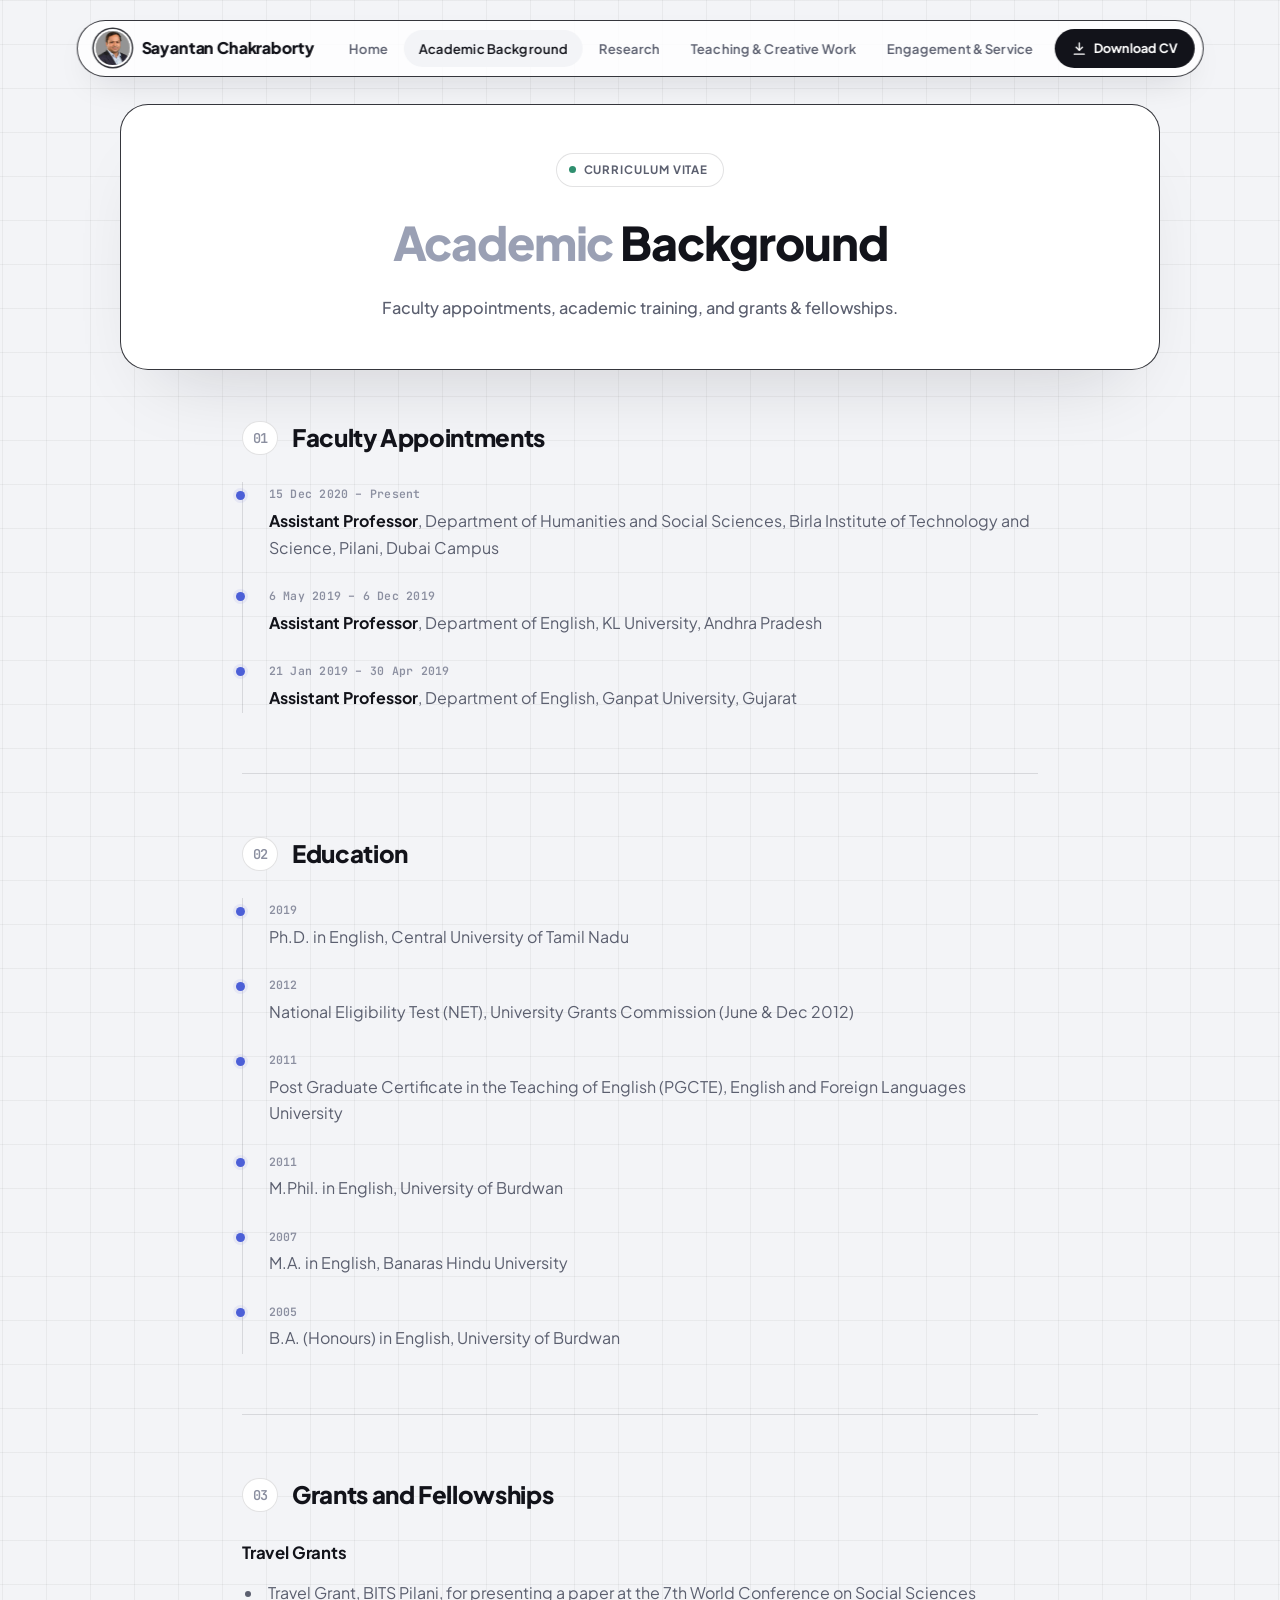
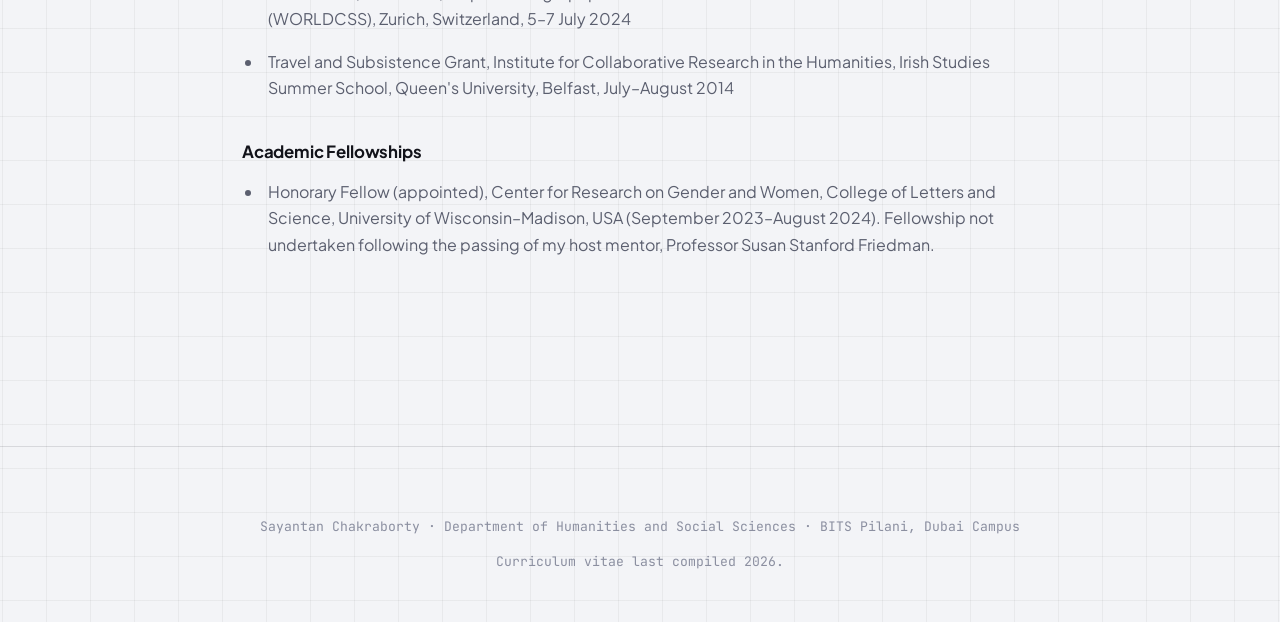
==== commit 98296077: "Replace GitHub nav link with a Download CV button Adds a formatted PDF export of the full CV (render" ====
--- a/academic.html
+++ b/academic.html
@@ -39,7 +39,7 @@
       <a href="research.html" class="nav-link">Research</a>
       <a href="teaching.html" class="nav-link">Teaching &amp; Creative Work</a>
       <a href="engagement.html" class="nav-link">Engagement &amp; Service</a>
-      <a href="https://github.com/Prashant-Raghav1512/SayantanChakraborty" target="_blank" rel="noopener" class="nav-cta"><svg viewBox="0 0 16 16" fill="currentColor" aria-hidden="true"><path d="M8 0C3.58 0 0 3.58 0 8c0 3.54 2.29 6.53 5.47 7.59.4.07.55-.17.55-.38 0-.19-.01-.82-.01-1.49-2.01.37-2.53-.49-2.69-.94-.09-.23-.48-.94-.82-1.13-.28-.15-.68-.52-.01-.53.63-.01 1.08.58 1.23.82.72 1.21 1.87.87 2.33.66.07-.52.28-.87.51-1.07-1.78-.2-3.64-.89-3.64-3.95 0-.87.31-1.59.82-2.15-.08-.2-.36-1.02.08-2.12 0 0 .67-.21 2.2.82.64-.18 1.32-.27 2-.27.68 0 1.36.09 2 .27 1.53-1.04 2.2-.82 2.2-.82.44 1.1.16 1.92.08 2.12.51.56.82 1.27.82 2.15 0 3.07-1.87 3.75-3.65 3.95.29.25.54.73.54 1.48 0 1.07-.01 1.93-.01 2.2 0 .21.15.46.55.38A8.01 8.01 0 0 0 16 8c0-4.42-3.58-8-8-8z"/></svg>GitHub</a>
+      <a href="assets/Sayantan-Chakraborty-CV.pdf" download="Sayantan-Chakraborty-CV.pdf" class="nav-cta"><svg viewBox="0 0 24 24" fill="none" stroke="currentColor" stroke-width="2.2" stroke-linecap="round" stroke-linejoin="round" aria-hidden="true"><path d="M12 3v12"/><path d="M7 10l5 5 5-5"/><path d="M4 21h16"/></svg>Download CV</a>
     </nav>
   </div>
 </header>
